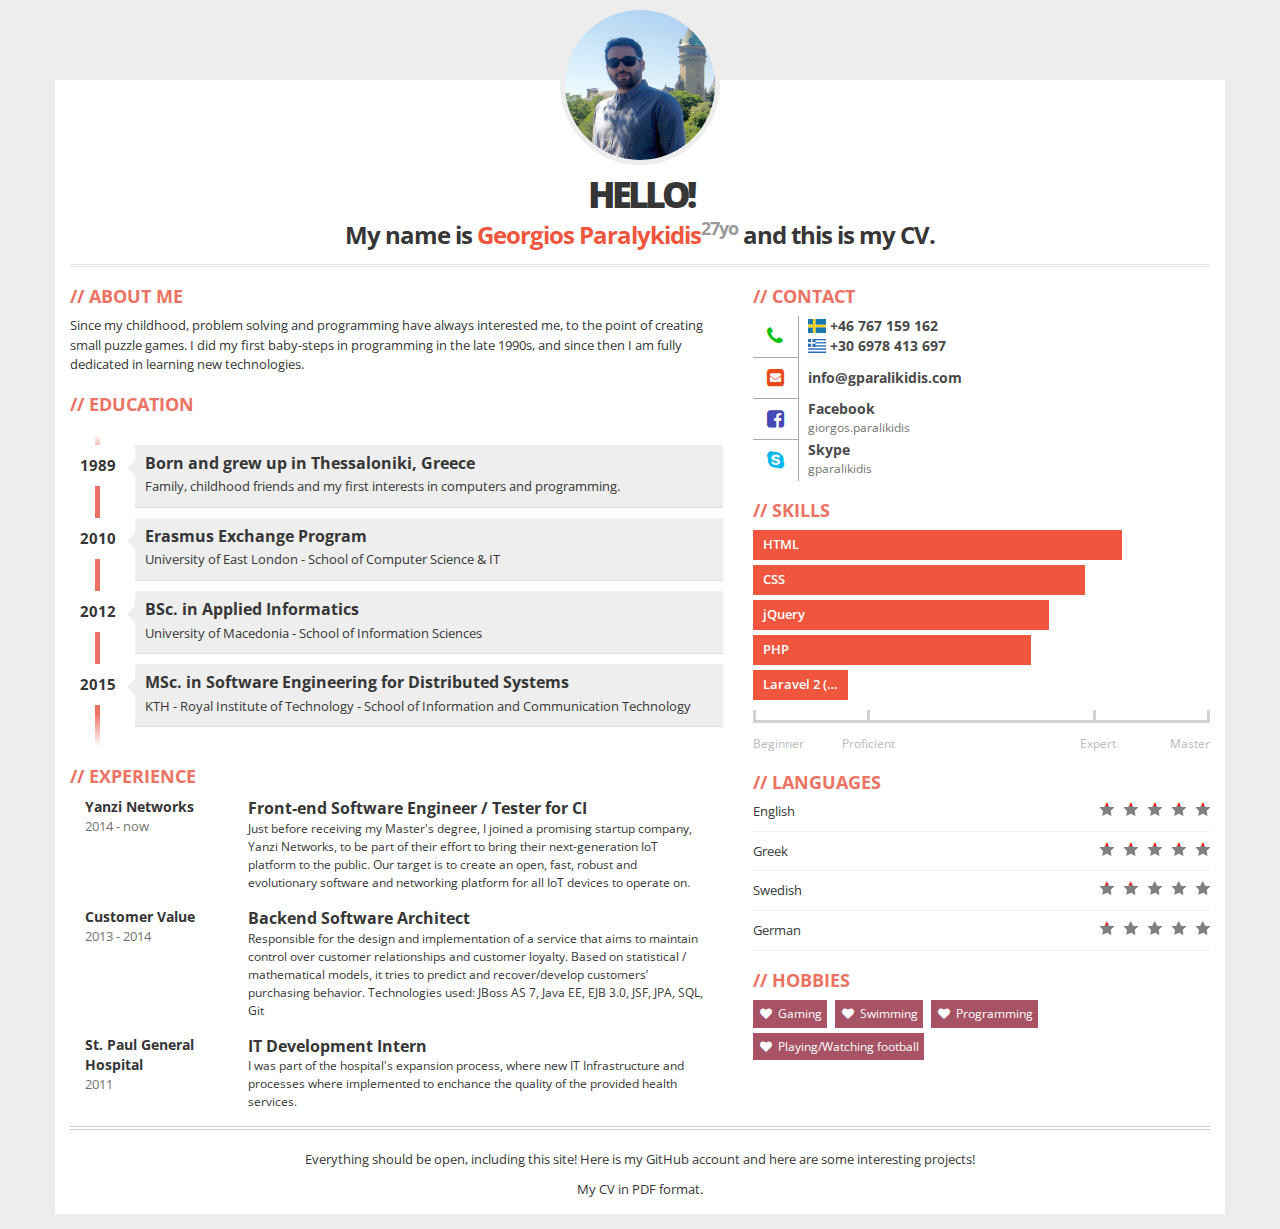
==== index.html @ 7a8ee2a9 "Initial commit." ====
<!DOCTYPE html>
<html lang="en">
<head>
<meta charset="utf-8">
<meta http-equiv="X-UA-Compatible" content="IE=edge,chrome=1" />
<meta name="viewport" content="width=device-width, initial-scale=1">
<title>Georgios Paralykidis</title>
<link href="css/bootstrap.min.css" rel="stylesheet">
<link href="css/font-awesome.css" rel="stylesheet">
<link href="css/main.css" rel="stylesheet">
<link href="css/flags/flag-icon.css" rel="stylesheet">
</head>
<body>
    <div class="container">
        <div class="row">
            <div class="col-xs-12">
                <div id="photo-header" class="text-center">
                    <div id="photo">
                        <img src="img/avatar.png" alt="avatar">
                    </div>
                    <div id="text-header">
                        <h1>
                            HELLO!<br> My name is <span>Georgios
                                Paralykidis</span><sup>27yo</sup> and this is
                            my CV.
                        </h1>
                    </div>
                </div>
            </div>
        </div>
        <div class="row">
            <div class="col-xs-12 col-sm-7">
                <!-- ABOUT ME -->
                <div class="box">
                    <h2>About Me</h2>
                    <p>Since my childhood, problem solving and
                        programming have always interested me, to the
                        point of creating small puzzle games. I did my
                        first baby-steps in programming in the late
                        1990s, and since then I am fully dedicated in
                        learning new technologies.</p>
                </div>
                <!-- EDUCATION -->
                <div class="box">
                    <h2>Education</h2>
                    <ul id="education" class="clearfix">
                        <li>
                            <div class="year pull-left">1989</div>
                            <div class="description pull-right">
                                <h3>Born and grew up in
                                    Thessaloniki, Greece</h3>
                                <p>Family, childhood friends and my
                                    first interests in computers and
                                    programming.</p>
                            </div>
                        </li>
                        <li>
                            <div class="year pull-left">2010</div>
                            <div class="description pull-right">
                                <h3>Erasmus Exchange Program</h3>
                                <p>University of East London -
                                    School of Computer Science & IT</p>
                            </div>
                        </li>
                        <li>
                            <div class="year pull-left">2012</div>
                            <div class="description pull-right">
                                <h3>BSc. in Applied Informatics</h3>
                                <p>University of Macedonia - School
                                    of Information Sciences</p>
                            </div>
                        </li>
                        <li>
                            <div class="year pull-left">2015</div>
                            <div class="description pull-right">
                                <h3>MSc. in Software Engineering
                                    for Distributed Systems</h3>
                                <p>KTH - Royal Institute of
                                    Technology - School of Information
                                    and Communication Technology</p>
                            </div>
                        </li>
                    </ul>
                </div>
                <!-- EXPERIENCE -->
                <div class="box">
                    <h2>Experience</h2>
                    <div class="job clearfix">
                        <div class="col-xs-3">
                            <div class="where">Yanzi Networks</div>
                            <div class="year">2014 - now</div>
                        </div>
                        <div class="col-xs-9">
                            <div class="profession">Front-end
                                Software Engineer / Tester for CI</div>
                            <div class="description">Just before
                                receiving my Master's degree, I joined a
                                promising startup company, Yanzi
                                Networks, to be part of their effort to
                                bring their next-generation IoT platform
                                to the public. Our target is to create
                                an open, fast, robust and evolutionary
                                software and networking platform for all
                                IoT devices to operate on.</div>
                        </div>
                    </div>
                    <div class="job clearfix">
                        <div class="col-xs-3">
                            <div class="where">Customer Value</div>
                            <div class="year">2013 - 2014</div>
                        </div>
                        <div class="col-xs-9">
                            <div class="profession">Backend
                                Software Architect</div>
                            <div class="description">Responsible
                                for the design and implementation of a
                                service that aims to maintain control
                                over customer relationships and customer
                                loyalty. Based on statistical /
                                mathematical models, it tries to predict
                                and recover/develop customers’
                                purchasing behavior. Technologies used:
                                JBoss AS 7, Java EE, EJB 3.0, JSF, JPA,
                                SQL, Git</div>
                        </div>
                    </div>
                </div>
                <div class="job clearfix">
                    <div class="col-xs-3">
                        <div class="where">St. Paul General
                            Hospital</div>
                        <div class="year">2011</div>
                    </div>
                    <div class="col-xs-9">
                        <div class="profession">IT Development
                            Intern</div>
                        <div class="description">I was part of the
                            hospital's expansion process, where new IT
                            Infrastructure and processes where
                            implemented to enchance the quality of the
                            provided health services.</div>
                    </div>
                </div>
            </div>
            <div class="col-xs-12 col-sm-5">
                <!-- CONTACT -->
                <div class="box clearfix">
                    <h2>Contact</h2>
                    <div class="contact-item">
                        <div class="icon pull-left text-center">
                            <span class="fa fa-phone fa-fw"
                                style="color: #00C210;"></span>
                        </div>
                        <div class="title pull-right">
                            <span class="flag-icon flag-icon-se"></span>
                            +46 767 159 162
                        </div>
                        <div class="title pull-right">
                            <span class="flag-icon flag-icon-gr"></span>
                            +30 6978 413 697
                        </div>
                    </div>
                    <div class="contact-item">
                        <div class="icon pull-left text-center">
                            <span class="fa fa-envelope-square fa-fw"
                                style="color: #E64B17;"></span>
                        </div>
                        <div class="title only pull-right">info@gparalikidis.com</div>
                    </div>
                    <div class="contact-item">
                        <div class="icon pull-left text-center">
                            <span class="fa fa-facebook-square fa-fw"
                                style="color: #4549B5;"></span>
                        </div>
                        <div class="title pull-right">Facebook</div>
                        <div class="description pull-right">giorgos.paralikidis</div>
                    </div>
                    <div class="contact-item">
                        <div class="icon pull-left text-center">
                            <span class="fa fa-skype fa-fw"
                                style="color: #00B8EB;"></span>
                        </div>
                        <div class="title pull-right">Skype</div>
                        <div class="description pull-right">gparalikidis</div>
                    </div>
                </div>
                <!-- SKILLS -->
                <div class="box">
                    <h2>Skills</h2>
                    <div class="skills">
                        <div class="item-skills" data-percent="1.00">HTML</div>
                        <div class="item-skills" data-percent="0.90">CSS</div>
                        <div class="item-skills" data-percent="0.80">jQuery</div>
                        <div class="item-skills" data-percent="0.75">PHP</div>
                        <div class="item-skills" data-percent="0.25">Laravel
                            2 (framework)</div>
                        <div class="skills-legend clearfix">
                            <div class="legend-left legend">Beginner</div>
                            <div class="legend-left legend">
                                <span>Proficient</span>
                            </div>
                            <div class="legend-right legend">
                                <span>Expert</span>
                            </div>
                            <div class="legend-right legend">Master</div>
                        </div>
                    </div>
                </div>
                <!-- LANGUAGES -->
                <div class="box">
                    <h2>Languages</h2>
                    <div id="language-skills">
                        <div class="skill">
                            English
                            <div class="icons pull-right">
                                <div style="width: 100%;"
                                    class="icons-red"></div>
                            </div>
                        </div>
                        <div class="skill">
                            Greek
                            <div class="icons pull-right">
                                <div style="width: 100%;"
                                    class="icons-red"></div>
                            </div>
                        </div>
                        <div class="skill">
                            Swedish
                            <div class="icons pull-right">
                                <div style="width: 40%;"
                                    class="icons-red"></div>
                            </div>
                        </div>
                        <div class="skill">
                            German
                            <div class="icons pull-right">
                                <div style="width: 20%;"
                                    class="icons-red"></div>
                            </div>
                        </div>
                    </div>
                </div>
                <!-- HOBBIES -->
                <div class="box">
                    <h2>Hobbies</h2>
                    <div class="hobby">Gaming</div>
                    <div class="hobby">Swimming</div>
                    <div class="hobby">Programming</div>
                    <div class="hobby">Playing/Watching football</div>
                </div>
            </div>
        </div>
        <div class="horizontal-lines"></div>
        <div class="box" align="center">
            <p>Everything should be open, including this site! Here
                is my GitHub account and here are some interesting
                projects!</p>
                <p>My CV in PDF format.</p>
        </div>

    </div>

    <!-- JQUERY -->
    <script src="js/jquery.min.js"></script>
    <!-- BOOTSTRAP -->
    <script src="js/bootstrap.min.js"></script>
    <!-- SCRIPTS -->
    <script src="js/scripts.js"></script>
</body>
</html>
---- css/main.css ----
/*******************************************
3ColorResume
Author: office@kamsolutions.pl
*******************************************/
/*******************************************
FONTS
*******************************************/
@import url(http://fonts.googleapis.com/css?family=Open+Sans:400,600,700,800);
/*******************************************
SETTINGS
*******************************************/
@charset "utf-8";
@-webkit-viewport   { width: device-width; }
@-moz-viewport      { width: device-width; }
@-ms-viewport       { width: device-width; }
@-o-viewport        { width: device-width; }
@viewport           { width: device-width; }
/*******************************************
BODY
*******************************************/
body{
  font-family: 'Open Sans', Arial, Tahoma;
  font-weight: 400;
  font-size: 1em;
  color: #363636;
  background: #ededed;
}
/*******************************************
CONTAINER
*******************************************/
.container{
  margin-top: 80px;
  margin-bottom: 15px;
  background: #fff;
}
/*******************************************
PHOTO (AVATAR)
*******************************************/
#photo-header{
  margin-top: -75px;
}
#photo{
  width: 160px;
  height: 160px;
  border-radius: 50%;
  overflow: hidden;
  padding: 5px;
  background: #ededed;
  display: inline-block;
}
#photo img{
  width: 150px;
  height: 150px;
  border-radius: 50%;
}
#text-header h1{
  margin: 0;
  padding: 0;
  font-size: 2.4em;
  font-weight: 700;
  /* text-transform: uppercase; */
  letter-spacing: -1px;
}
#text-header h1::first-line{
  font-size: 1.5em;
  letter-spacing: -4px;
  font-weight: 800;
  line-height: 1.5em;
}
#text-header h1 span{
  color: #F0563D;
}
#text-header h1 sup{
  opacity: 0.5;
}
#text-header:after{
  width: 100%;
  height: 3px;
  background: url(../img/line.png);
  margin-top: 15px;
  content: '';
  display: block;
}

.horizontal-lines { 
    border-top: 4px double #999;
    padding: 10px 0;
    opacity: 0.5;
}
/*******************************************
DEFAULT BOX
*******************************************/
.box{
  margin-bottom: 15px;
}
.box h2{
  color: #EC7263;
  font-size: 1.8em;
  font-weight: 700;
  text-transform: uppercase;
}
.box h2:before{
  content: '//';
  margin-right: 5px;
}
.box p{
  font-size: 1.3em;
  line-height: 1.5em;
}
/*******************************************
EDUCATION
*******************************************/
#education{
  margin-top: 20px;
  position: relative;
  padding: 1em 0;
  list-style: none;
}
#education:before {
  width: 5px;
  height: 100%;
  position: absolute;
  left: 25px;
  top: 0;
  content: ' ';
  display: block;
  background: #ec7263;
  background: -moz-linear-gradient(top,  #ffffff 0%, #ec7263 7%, #ec7263 89%, #ffffff 100%);
  background: -webkit-gradient(linear, left top, left bottom, color-stop(0%,#ffffff), color-stop(7%,#ec7263), color-stop(89%,#ec7263), color-stop(100%,#ffffff));
  background: -webkit-linear-gradient(top,  #ffffff 0%,#ec7263 7%,#ec7263 89%,#ffffff 100%);
  background: -o-linear-gradient(top,  #ffffff 0%,#ec7263 7%,#ec7263 89%,#ffffff 100%);
  background: -ms-linear-gradient(top,  #ffffff 0%,#ec7263 7%,#ec7263 89%,#ffffff 100%);
  background: linear-gradient(to bottom,  #ffffff 0%,#ec7263 7%,#ec7263 89%,#ffffff 100%);
  filter: progid:DXImageTransform.Microsoft.gradient( startColorstr='#ffffff', endColorstr='#ffffff',GradientType=0 );
}
#education li{
  width: 100%;
  z-index: 2;
  position: relative;
  float: left;
}
#education .year{
  width: 10%;
  background: #fff;
  padding: 10px;
  font-size: 1.5em;
  font-weight: 700;
  display: inline-block;
}
#education .description{
  width: 80%;
  display: inline-block;
  background: #eee;
  margin-bottom: 10px;
  position: relative;
  padding: 10px 10px 0 10px;
  border-bottom: 1px solid #ddd;
}
#education .description:after {
  content: '';
  position: absolute;
  top: 15px;
  right: 0;
  left: -16px;
  height: 0;
  width: 0;
  border: solid transparent;
  border-right-color: #eee;
  border-width: 8px;
  pointer-events: none;
}
#education .description h3{
  font-size: 1.6em;
  margin: 0;
  padding: 0;
  font-weight: 700;
}
#education .description p{
  font-size: 1.3em;
  margin-top: 5px;
  padding: 0;
}
/*******************************************
EXPERIENCES
*******************************************/
.job{
  margin-bottom: 15px;
}
.job .where{
  font-size: 1.4em;
  font-weight: bold;
}
.job .year{
  font-size: 1.3em;
  opacity: 0.7;
}
.job .profession{
  font-size: 1.6em;
  font-weight: bold;
}
.job .description{
  font-size: 1.2em;
  line-height: 1.5em;
}
/*******************************************
CONTACT
*******************************************/
.contact-item{
  width: 100%;
  float: left;
}
.contact-item .icon{
  padding: 10px;
  border-right: 1px solid #aaa;
  border-bottom: 1px solid #aaa;
  opacity: 1;
}
.contact-item:last-child .icon{
  border-bottom: none;
}
.contact-item .fa{
  font-size: 2em;
}
.contact-item .title{
  width: 80%;
  width: calc(100% - 55px);
  font-size: 1.4em;
  font-weight: 700;
  opacity: 0.9;
}
.contact-item .title.only{
  margin-top: 10px;
}
.contact-item .description{
  width: 80%;
  width: calc(100% - 55px);
  font-size: 1.2em;
  opacity: 0.7;
}
/*******************************************
SKILLS
*******************************************/
.item-skills{
  height: 30px;
  background: #F0563D;
  color: #fff;
  padding: 5px 10px;
  margin-bottom: 5px;
  white-space: nowrap;
  overflow: hidden;
  text-overflow: ellipsis;
  font-size: 1.3em;
  font-weight: 600;
}
.skills-legend{
  margin-top: 20px;
  opacity: 0.8;
}
.skills-legend:before{
  width: 100%;
  height: 3px;
  position: relative;
  content: ' ';
  display: block;
  margin-bottom: -13px;
  background: #c6c6c6;
}
.skills-legend div{
  width: 25%;
  display: inline-block;
  font-size: 1.2em;
  color: #a9a9a9;
  float: left;
}
.legend:before{
  width: 3px;
  height: 10px;
  position: relative;
  content: ' ';
  display: block;
  margin: auto;
  margin-bottom: 15px;
  background: #c6c6c6;
}
.legend-left.legend:before{
  margin-left: 0;
}
.legend-right.legend:before{
  margin-right: 0;
}
.legend-left:nth-child(2) span{
  margin-left: -25px;
}
.legend-right:nth-child(3) span{
  margin-right: -20px;
}
.legend-right{
  text-align: right;
}
/*******************************************
LANGUAGES
*******************************************/
#language-skills .skill{
  font-size: 1.3em;
  margin: 10px 0;
  padding-bottom: 10px;
  border-bottom: 1px solid #eee;
}
#language-skills .skill .icons{
  width: 111px;
  height: 14px;
  background: url(../img/star-grey.png) no-repeat;
}
#language-skills .skill .icons-red{
  background: url(../img/star-red.png) no-repeat;
}
/*******************************************
HOBBIES
*******************************************/
.hobby{
  color: #fff;
  display: inline-block;
  margin-right: 5px;
  margin-bottom: 5px;
  padding: 5px 5px 5px 25px;
  background: #A75265;
  position: relative;
  font-size: 1.2em;
}
.hobby:before{
  content: "\f004";
  font-family: FontAwesome;
  font-style: normal;
  font-weight: normal;
  position: absolute;
  top: 6px;
  left: 7px;
}
/*******************************************
MEDIA
*******************************************/
@media (min-width: 500px) {
  #education .description{
    width: 85%;
  }
}
@media (min-width: 768px) {
  #education .description{
    width: 85%;
  }
}
@media (min-width: 992px) {
  #education .description{
    width: 87%;
  }
}
@media (min-width: 1200px) {
  #education .description{
    width: 90%;
  }
}
/*******************************************
THESIS
*******************************************/
.thesis{
  width: 100%;
  width: calc(100% - 55px);
  font-size: 1.2em;
  font-weight: 600;
  opacity: 0.9;
}
---- css/flags/flag-icon.css ----
.flag-icon-background {
  background-size: contain;
  background-position: 50%;
  background-repeat: no-repeat;
}
.flag-icon {
  background-size: contain;
  background-position: 50%;
  background-repeat: no-repeat;
  position: relative;
  display: inline-block;
  width: 1.33333333em;
  line-height: 1em;
}
.flag-icon:before {
  content: "\00a0";
}
.flag-icon.flag-icon-squared {
  width: 1em;
}
.flag-icon-ad {
  background-image: url(../flags/4x3/ad.svg);
}
.flag-icon-ad.flag-icon-squared {
  background-image: url(../flags/1x1/ad.svg);
}
.flag-icon-ae {
  background-image: url(../flags/4x3/ae.svg);
}
.flag-icon-ae.flag-icon-squared {
  background-image: url(../flags/1x1/ae.svg);
}
.flag-icon-af {
  background-image: url(../flags/4x3/af.svg);
}
.flag-icon-af.flag-icon-squared {
  background-image: url(../flags/1x1/af.svg);
}
.flag-icon-ag {
  background-image: url(../flags/4x3/ag.svg);
}
.flag-icon-ag.flag-icon-squared {
  background-image: url(../flags/1x1/ag.svg);
}
.flag-icon-ai {
  background-image: url(../flags/4x3/ai.svg);
}
.flag-icon-ai.flag-icon-squared {
  background-image: url(../flags/1x1/ai.svg);
}
.flag-icon-al {
  background-image: url(../flags/4x3/al.svg);
}
.flag-icon-al.flag-icon-squared {
  background-image: url(../flags/1x1/al.svg);
}
.flag-icon-am {
  background-image: url(../flags/4x3/am.svg);
}
.flag-icon-am.flag-icon-squared {
  background-image: url(../flags/1x1/am.svg);
}
.flag-icon-ao {
  background-image: url(../flags/4x3/ao.svg);
}
.flag-icon-ao.flag-icon-squared {
  background-image: url(../flags/1x1/ao.svg);
}
.flag-icon-aq {
  background-image: url(../flags/4x3/aq.svg);
}
.flag-icon-aq.flag-icon-squared {
  background-image: url(../flags/1x1/aq.svg);
}
.flag-icon-ar {
  background-image: url(../flags/4x3/ar.svg);
}
.flag-icon-ar.flag-icon-squared {
  background-image: url(../flags/1x1/ar.svg);
}
.flag-icon-as {
  background-image: url(../flags/4x3/as.svg);
}
.flag-icon-as.flag-icon-squared {
  background-image: url(../flags/1x1/as.svg);
}
.flag-icon-at {
  background-image: url(../flags/4x3/at.svg);
}
.flag-icon-at.flag-icon-squared {
  background-image: url(../flags/1x1/at.svg);
}
.flag-icon-au {
  background-image: url(../flags/4x3/au.svg);
}
.flag-icon-au.flag-icon-squared {
  background-image: url(../flags/1x1/au.svg);
}
.flag-icon-aw {
  background-image: url(../flags/4x3/aw.svg);
}
.flag-icon-aw.flag-icon-squared {
  background-image: url(../flags/1x1/aw.svg);
}
.flag-icon-ax {
  background-image: url(../flags/4x3/ax.svg);
}
.flag-icon-ax.flag-icon-squared {
  background-image: url(../flags/1x1/ax.svg);
}
.flag-icon-az {
  background-image: url(../flags/4x3/az.svg);
}
.flag-icon-az.flag-icon-squared {
  background-image: url(../flags/1x1/az.svg);
}
.flag-icon-ba {
  background-image: url(../flags/4x3/ba.svg);
}
.flag-icon-ba.flag-icon-squared {
  background-image: url(../flags/1x1/ba.svg);
}
.flag-icon-bb {
  background-image: url(../flags/4x3/bb.svg);
}
.flag-icon-bb.flag-icon-squared {
  background-image: url(../flags/1x1/bb.svg);
}
.flag-icon-bd {
  background-image: url(../flags/4x3/bd.svg);
}
.flag-icon-bd.flag-icon-squared {
  background-image: url(../flags/1x1/bd.svg);
}
.flag-icon-be {
  background-image: url(../flags/4x3/be.svg);
}
.flag-icon-be.flag-icon-squared {
  background-image: url(../flags/1x1/be.svg);
}
.flag-icon-bf {
  background-image: url(../flags/4x3/bf.svg);
}
.flag-icon-bf.flag-icon-squared {
  background-image: url(../flags/1x1/bf.svg);
}
.flag-icon-bg {
  background-image: url(../flags/4x3/bg.svg);
}
.flag-icon-bg.flag-icon-squared {
  background-image: url(../flags/1x1/bg.svg);
}
.flag-icon-bh {
  background-image: url(../flags/4x3/bh.svg);
}
.flag-icon-bh.flag-icon-squared {
  background-image: url(../flags/1x1/bh.svg);
}
.flag-icon-bi {
  background-image: url(../flags/4x3/bi.svg);
}
.flag-icon-bi.flag-icon-squared {
  background-image: url(../flags/1x1/bi.svg);
}
.flag-icon-bj {
  background-image: url(../flags/4x3/bj.svg);
}
.flag-icon-bj.flag-icon-squared {
  background-image: url(../flags/1x1/bj.svg);
}
.flag-icon-bl {
  background-image: url(../flags/4x3/bl.svg);
}
.flag-icon-bl.flag-icon-squared {
  background-image: url(../flags/1x1/bl.svg);
}
.flag-icon-bm {
  background-image: url(../flags/4x3/bm.svg);
}
.flag-icon-bm.flag-icon-squared {
  background-image: url(../flags/1x1/bm.svg);
}
.flag-icon-bn {
  background-image: url(../flags/4x3/bn.svg);
}
.flag-icon-bn.flag-icon-squared {
  background-image: url(../flags/1x1/bn.svg);
}
.flag-icon-bo {
  background-image: url(../flags/4x3/bo.svg);
}
.flag-icon-bo.flag-icon-squared {
  background-image: url(../flags/1x1/bo.svg);
}
.flag-icon-bq {
  background-image: url(../flags/4x3/bq.svg);
}
.flag-icon-bq.flag-icon-squared {
  background-image: url(../flags/1x1/bq.svg);
}
.flag-icon-br {
  background-image: url(../flags/4x3/br.svg);
}
.flag-icon-br.flag-icon-squared {
  background-image: url(../flags/1x1/br.svg);
}
.flag-icon-bs {
  background-image: url(../flags/4x3/bs.svg);
}
.flag-icon-bs.flag-icon-squared {
  background-image: url(../flags/1x1/bs.svg);
}
.flag-icon-bt {
  background-image: url(../flags/4x3/bt.svg);
}
.flag-icon-bt.flag-icon-squared {
  background-image: url(../flags/1x1/bt.svg);
}
.flag-icon-bv {
  background-image: url(../flags/4x3/bv.svg);
}
.flag-icon-bv.flag-icon-squared {
  background-image: url(../flags/1x1/bv.svg);
}
.flag-icon-bw {
  background-image: url(../flags/4x3/bw.svg);
}
.flag-icon-bw.flag-icon-squared {
  background-image: url(../flags/1x1/bw.svg);
}
.flag-icon-by {
  background-image: url(../flags/4x3/by.svg);
}
.flag-icon-by.flag-icon-squared {
  background-image: url(../flags/1x1/by.svg);
}
.flag-icon-bz {
  background-image: url(../flags/4x3/bz.svg);
}
.flag-icon-bz.flag-icon-squared {
  background-image: url(../flags/1x1/bz.svg);
}
.flag-icon-ca {
  background-image: url(../flags/4x3/ca.svg);
}
.flag-icon-ca.flag-icon-squared {
  background-image: url(../flags/1x1/ca.svg);
}
.flag-icon-cc {
  background-image: url(../flags/4x3/cc.svg);
}
.flag-icon-cc.flag-icon-squared {
  background-image: url(../flags/1x1/cc.svg);
}
.flag-icon-cd {
  background-image: url(../flags/4x3/cd.svg);
}
.flag-icon-cd.flag-icon-squared {
  background-image: url(../flags/1x1/cd.svg);
}
.flag-icon-cf {
  background-image: url(../flags/4x3/cf.svg);
}
.flag-icon-cf.flag-icon-squared {
  background-image: url(../flags/1x1/cf.svg);
}
.flag-icon-cg {
  background-image: url(../flags/4x3/cg.svg);
}
.flag-icon-cg.flag-icon-squared {
  background-image: url(../flags/1x1/cg.svg);
}
.flag-icon-ch {
  background-image: url(../flags/4x3/ch.svg);
}
.flag-icon-ch.flag-icon-squared {
  background-image: url(../flags/1x1/ch.svg);
}
.flag-icon-ci {
  background-image: url(../flags/4x3/ci.svg);
}
.flag-icon-ci.flag-icon-squared {
  background-image: url(../flags/1x1/ci.svg);
}
.flag-icon-ck {
  background-image: url(../flags/4x3/ck.svg);
}
.flag-icon-ck.flag-icon-squared {
  background-image: url(../flags/1x1/ck.svg);
}
.flag-icon-cl {
  background-image: url(../flags/4x3/cl.svg);
}
.flag-icon-cl.flag-icon-squared {
  background-image: url(../flags/1x1/cl.svg);
}
.flag-icon-cm {
  background-image: url(../flags/4x3/cm.svg);
}
.flag-icon-cm.flag-icon-squared {
  background-image: url(../flags/1x1/cm.svg);
}
.flag-icon-cn {
  background-image: url(../flags/4x3/cn.svg);
}
.flag-icon-cn.flag-icon-squared {
  background-image: url(../flags/1x1/cn.svg);
}
.flag-icon-co {
  background-image: url(../flags/4x3/co.svg);
}
.flag-icon-co.flag-icon-squared {
  background-image: url(../flags/1x1/co.svg);
}
.flag-icon-cr {
  background-image: url(../flags/4x3/cr.svg);
}
.flag-icon-cr.flag-icon-squared {
  background-image: url(../flags/1x1/cr.svg);
}
.flag-icon-cu {
  background-image: url(../flags/4x3/cu.svg);
}
.flag-icon-cu.flag-icon-squared {
  background-image: url(../flags/1x1/cu.svg);
}
.flag-icon-cv {
  background-image: url(../flags/4x3/cv.svg);
}
.flag-icon-cv.flag-icon-squared {
  background-image: url(../flags/1x1/cv.svg);
}
.flag-icon-cw {
  background-image: url(../flags/4x3/cw.svg);
}
.flag-icon-cw.flag-icon-squared {
  background-image: url(../flags/1x1/cw.svg);
}
.flag-icon-cx {
  background-image: url(../flags/4x3/cx.svg);
}
.flag-icon-cx.flag-icon-squared {
  background-image: url(../flags/1x1/cx.svg);
}
.flag-icon-cy {
  background-image: url(../flags/4x3/cy.svg);
}
.flag-icon-cy.flag-icon-squared {
  background-image: url(../flags/1x1/cy.svg);
}
.flag-icon-cz {
  background-image: url(../flags/4x3/cz.svg);
}
.flag-icon-cz.flag-icon-squared {
  background-image: url(../flags/1x1/cz.svg);
}
.flag-icon-de {
  background-image: url(../flags/4x3/de.svg);
}
.flag-icon-de.flag-icon-squared {
  background-image: url(../flags/1x1/de.svg);
}
.flag-icon-dj {
  background-image: url(../flags/4x3/dj.svg);
}
.flag-icon-dj.flag-icon-squared {
  background-image: url(../flags/1x1/dj.svg);
}
.flag-icon-dk {
  background-image: url(../flags/4x3/dk.svg);
}
.flag-icon-dk.flag-icon-squared {
  background-image: url(../flags/1x1/dk.svg);
}
.flag-icon-dm {
  background-image: url(../flags/4x3/dm.svg);
}
.flag-icon-dm.flag-icon-squared {
  background-image: url(../flags/1x1/dm.svg);
}
.flag-icon-do {
  background-image: url(../flags/4x3/do.svg);
}
.flag-icon-do.flag-icon-squared {
  background-image: url(../flags/1x1/do.svg);
}
.flag-icon-dz {
  background-image: url(../flags/4x3/dz.svg);
}
.flag-icon-dz.flag-icon-squared {
  background-image: url(../flags/1x1/dz.svg);
}
.flag-icon-ec {
  background-image: url(../flags/4x3/ec.svg);
}
.flag-icon-ec.flag-icon-squared {
  background-image: url(../flags/1x1/ec.svg);
}
.flag-icon-ee {
  background-image: url(../flags/4x3/ee.svg);
}
.flag-icon-ee.flag-icon-squared {
  background-image: url(../flags/1x1/ee.svg);
}
.flag-icon-eg {
  background-image: url(../flags/4x3/eg.svg);
}
.flag-icon-eg.flag-icon-squared {
  background-image: url(../flags/1x1/eg.svg);
}
.flag-icon-eh {
  background-image: url(../flags/4x3/eh.svg);
}
.flag-icon-eh.flag-icon-squared {
  background-image: url(../flags/1x1/eh.svg);
}
.flag-icon-er {
  background-image: url(../flags/4x3/er.svg);
}
.flag-icon-er.flag-icon-squared {
  background-image: url(../flags/1x1/er.svg);
}
.flag-icon-es {
  background-image: url(../flags/4x3/es.svg);
}
.flag-icon-es.flag-icon-squared {
  background-image: url(../flags/1x1/es.svg);
}
.flag-icon-et {
  background-image: url(../flags/4x3/et.svg);
}
.flag-icon-et.flag-icon-squared {
  background-image: url(../flags/1x1/et.svg);
}
.flag-icon-fi {
  background-image: url(../flags/4x3/fi.svg);
}
.flag-icon-fi.flag-icon-squared {
  background-image: url(../flags/1x1/fi.svg);
}
.flag-icon-fj {
  background-image: url(../flags/4x3/fj.svg);
}
.flag-icon-fj.flag-icon-squared {
  background-image: url(../flags/1x1/fj.svg);
}
.flag-icon-fk {
  background-image: url(../flags/4x3/fk.svg);
}
.flag-icon-fk.flag-icon-squared {
  background-image: url(../flags/1x1/fk.svg);
}
.flag-icon-fm {
  background-image: url(../flags/4x3/fm.svg);
}
.flag-icon-fm.flag-icon-squared {
  background-image: url(../flags/1x1/fm.svg);
}
.flag-icon-fo {
  background-image: url(../flags/4x3/fo.svg);
}
.flag-icon-fo.flag-icon-squared {
  background-image: url(../flags/1x1/fo.svg);
}
.flag-icon-fr {
  background-image: url(../flags/4x3/fr.svg);
}
.flag-icon-fr.flag-icon-squared {
  background-image: url(../flags/1x1/fr.svg);
}
.flag-icon-ga {
  background-image: url(../flags/4x3/ga.svg);
}
.flag-icon-ga.flag-icon-squared {
  background-image: url(../flags/1x1/ga.svg);
}
.flag-icon-gb {
  background-image: url(../flags/4x3/gb.svg);
}
.flag-icon-gb.flag-icon-squared {
  background-image: url(../flags/1x1/gb.svg);
}
.flag-icon-gd {
  background-image: url(../flags/4x3/gd.svg);
}
.flag-icon-gd.flag-icon-squared {
  background-image: url(../flags/1x1/gd.svg);
}
.flag-icon-ge {
  background-image: url(../flags/4x3/ge.svg);
}
.flag-icon-ge.flag-icon-squared {
  background-image: url(../flags/1x1/ge.svg);
}
.flag-icon-gf {
  background-image: url(../flags/4x3/gf.svg);
}
.flag-icon-gf.flag-icon-squared {
  background-image: url(../flags/1x1/gf.svg);
}
.flag-icon-gg {
  background-image: url(../flags/4x3/gg.svg);
}
.flag-icon-gg.flag-icon-squared {
  background-image: url(../flags/1x1/gg.svg);
}
.flag-icon-gh {
  background-image: url(../flags/4x3/gh.svg);
}
.flag-icon-gh.flag-icon-squared {
  background-image: url(../flags/1x1/gh.svg);
}
.flag-icon-gi {
  background-image: url(../flags/4x3/gi.svg);
}
.flag-icon-gi.flag-icon-squared {
  background-image: url(../flags/1x1/gi.svg);
}
.flag-icon-gl {
  background-image: url(../flags/4x3/gl.svg);
}
.flag-icon-gl.flag-icon-squared {
  background-image: url(../flags/1x1/gl.svg);
}
.flag-icon-gm {
  background-image: url(../flags/4x3/gm.svg);
}
.flag-icon-gm.flag-icon-squared {
  background-image: url(../flags/1x1/gm.svg);
}
.flag-icon-gn {
  background-image: url(../flags/4x3/gn.svg);
}
.flag-icon-gn.flag-icon-squared {
  background-image: url(../flags/1x1/gn.svg);
}
.flag-icon-gp {
  background-image: url(../flags/4x3/gp.svg);
}
.flag-icon-gp.flag-icon-squared {
  background-image: url(../flags/1x1/gp.svg);
}
.flag-icon-gq {
  background-image: url(../flags/4x3/gq.svg);
}
.flag-icon-gq.flag-icon-squared {
  background-image: url(../flags/1x1/gq.svg);
}
.flag-icon-gr {
  background-image: url(../../img/flags/4x3/gr.svg);
}
.flag-icon-gr.flag-icon-squared {
  background-image: url(../../img/flags/1x1/gr.svg);
}
.flag-icon-gs {
  background-image: url(../flags/4x3/gs.svg);
}
.flag-icon-gs.flag-icon-squared {
  background-image: url(../flags/1x1/gs.svg);
}
.flag-icon-gt {
  background-image: url(../flags/4x3/gt.svg);
}
.flag-icon-gt.flag-icon-squared {
  background-image: url(../flags/1x1/gt.svg);
}
.flag-icon-gu {
  background-image: url(../flags/4x3/gu.svg);
}
.flag-icon-gu.flag-icon-squared {
  background-image: url(../flags/1x1/gu.svg);
}
.flag-icon-gw {
  background-image: url(../flags/4x3/gw.svg);
}
.flag-icon-gw.flag-icon-squared {
  background-image: url(../flags/1x1/gw.svg);
}
.flag-icon-gy {
  background-image: url(../flags/4x3/gy.svg);
}
.flag-icon-gy.flag-icon-squared {
  background-image: url(../flags/1x1/gy.svg);
}
.flag-icon-hk {
  background-image: url(../flags/4x3/hk.svg);
}
.flag-icon-hk.flag-icon-squared {
  background-image: url(../flags/1x1/hk.svg);
}
.flag-icon-hm {
  background-image: url(../flags/4x3/hm.svg);
}
.flag-icon-hm.flag-icon-squared {
  background-image: url(../flags/1x1/hm.svg);
}
.flag-icon-hn {
  background-image: url(../flags/4x3/hn.svg);
}
.flag-icon-hn.flag-icon-squared {
  background-image: url(../flags/1x1/hn.svg);
}
.flag-icon-hr {
  background-image: url(../flags/4x3/hr.svg);
}
.flag-icon-hr.flag-icon-squared {
  background-image: url(../flags/1x1/hr.svg);
}
.flag-icon-ht {
  background-image: url(../flags/4x3/ht.svg);
}
.flag-icon-ht.flag-icon-squared {
  background-image: url(../flags/1x1/ht.svg);
}
.flag-icon-hu {
  background-image: url(../flags/4x3/hu.svg);
}
.flag-icon-hu.flag-icon-squared {
  background-image: url(../flags/1x1/hu.svg);
}
.flag-icon-id {
  background-image: url(../flags/4x3/id.svg);
}
.flag-icon-id.flag-icon-squared {
  background-image: url(../flags/1x1/id.svg);
}
.flag-icon-ie {
  background-image: url(../flags/4x3/ie.svg);
}
.flag-icon-ie.flag-icon-squared {
  background-image: url(../flags/1x1/ie.svg);
}
.flag-icon-il {
  background-image: url(../flags/4x3/il.svg);
}
.flag-icon-il.flag-icon-squared {
  background-image: url(../flags/1x1/il.svg);
}
.flag-icon-im {
  background-image: url(../flags/4x3/im.svg);
}
.flag-icon-im.flag-icon-squared {
  background-image: url(../flags/1x1/im.svg);
}
.flag-icon-in {
  background-image: url(../flags/4x3/in.svg);
}
.flag-icon-in.flag-icon-squared {
  background-image: url(../flags/1x1/in.svg);
}
.flag-icon-io {
  background-image: url(../flags/4x3/io.svg);
}
.flag-icon-io.flag-icon-squared {
  background-image: url(../flags/1x1/io.svg);
}
.flag-icon-iq {
  background-image: url(../flags/4x3/iq.svg);
}
.flag-icon-iq.flag-icon-squared {
  background-image: url(../flags/1x1/iq.svg);
}
.flag-icon-ir {
  background-image: url(../flags/4x3/ir.svg);
}
.flag-icon-ir.flag-icon-squared {
  background-image: url(../flags/1x1/ir.svg);
}
.flag-icon-is {
  background-image: url(../flags/4x3/is.svg);
}
.flag-icon-is.flag-icon-squared {
  background-image: url(../flags/1x1/is.svg);
}
.flag-icon-it {
  background-image: url(../flags/4x3/it.svg);
}
.flag-icon-it.flag-icon-squared {
  background-image: url(../flags/1x1/it.svg);
}
.flag-icon-je {
  background-image: url(../flags/4x3/je.svg);
}
.flag-icon-je.flag-icon-squared {
  background-image: url(../flags/1x1/je.svg);
}
.flag-icon-jm {
  background-image: url(../flags/4x3/jm.svg);
}
.flag-icon-jm.flag-icon-squared {
  background-image: url(../flags/1x1/jm.svg);
}
.flag-icon-jo {
  background-image: url(../flags/4x3/jo.svg);
}
.flag-icon-jo.flag-icon-squared {
  background-image: url(../flags/1x1/jo.svg);
}
.flag-icon-jp {
  background-image: url(../flags/4x3/jp.svg);
}
.flag-icon-jp.flag-icon-squared {
  background-image: url(../flags/1x1/jp.svg);
}
.flag-icon-ke {
  background-image: url(../flags/4x3/ke.svg);
}
.flag-icon-ke.flag-icon-squared {
  background-image: url(../flags/1x1/ke.svg);
}
.flag-icon-kg {
  background-image: url(../flags/4x3/kg.svg);
}
.flag-icon-kg.flag-icon-squared {
  background-image: url(../flags/1x1/kg.svg);
}
.flag-icon-kh {
  background-image: url(../flags/4x3/kh.svg);
}
.flag-icon-kh.flag-icon-squared {
  background-image: url(../flags/1x1/kh.svg);
}
.flag-icon-ki {
  background-image: url(../flags/4x3/ki.svg);
}
.flag-icon-ki.flag-icon-squared {
  background-image: url(../flags/1x1/ki.svg);
}
.flag-icon-km {
  background-image: url(../flags/4x3/km.svg);
}
.flag-icon-km.flag-icon-squared {
  background-image: url(../flags/1x1/km.svg);
}
.flag-icon-kn {
  background-image: url(../flags/4x3/kn.svg);
}
.flag-icon-kn.flag-icon-squared {
  background-image: url(../flags/1x1/kn.svg);
}
.flag-icon-kp {
  background-image: url(../flags/4x3/kp.svg);
}
.flag-icon-kp.flag-icon-squared {
  background-image: url(../flags/1x1/kp.svg);
}
.flag-icon-kr {
  background-image: url(../flags/4x3/kr.svg);
}
.flag-icon-kr.flag-icon-squared {
  background-image: url(../flags/1x1/kr.svg);
}
.flag-icon-kw {
  background-image: url(../flags/4x3/kw.svg);
}
.flag-icon-kw.flag-icon-squared {
  background-image: url(../flags/1x1/kw.svg);
}
.flag-icon-ky {
  background-image: url(../flags/4x3/ky.svg);
}
.flag-icon-ky.flag-icon-squared {
  background-image: url(../flags/1x1/ky.svg);
}
.flag-icon-kz {
  background-image: url(../flags/4x3/kz.svg);
}
.flag-icon-kz.flag-icon-squared {
  background-image: url(../flags/1x1/kz.svg);
}
.flag-icon-la {
  background-image: url(../flags/4x3/la.svg);
}
.flag-icon-la.flag-icon-squared {
  background-image: url(../flags/1x1/la.svg);
}
.flag-icon-lb {
  background-image: url(../flags/4x3/lb.svg);
}
.flag-icon-lb.flag-icon-squared {
  background-image: url(../flags/1x1/lb.svg);
}
.flag-icon-lc {
  background-image: url(../flags/4x3/lc.svg);
}
.flag-icon-lc.flag-icon-squared {
  background-image: url(../flags/1x1/lc.svg);
}
.flag-icon-li {
  background-image: url(../flags/4x3/li.svg);
}
.flag-icon-li.flag-icon-squared {
  background-image: url(../flags/1x1/li.svg);
}
.flag-icon-lk {
  background-image: url(../flags/4x3/lk.svg);
}
.flag-icon-lk.flag-icon-squared {
  background-image: url(../flags/1x1/lk.svg);
}
.flag-icon-lr {
  background-image: url(../flags/4x3/lr.svg);
}
.flag-icon-lr.flag-icon-squared {
  background-image: url(../flags/1x1/lr.svg);
}
.flag-icon-ls {
  background-image: url(../flags/4x3/ls.svg);
}
.flag-icon-ls.flag-icon-squared {
  background-image: url(../flags/1x1/ls.svg);
}
.flag-icon-lt {
  background-image: url(../flags/4x3/lt.svg);
}
.flag-icon-lt.flag-icon-squared {
  background-image: url(../flags/1x1/lt.svg);
}
.flag-icon-lu {
  background-image: url(../flags/4x3/lu.svg);
}
.flag-icon-lu.flag-icon-squared {
  background-image: url(../flags/1x1/lu.svg);
}
.flag-icon-lv {
  background-image: url(../flags/4x3/lv.svg);
}
.flag-icon-lv.flag-icon-squared {
  background-image: url(../flags/1x1/lv.svg);
}
.flag-icon-ly {
  background-image: url(../flags/4x3/ly.svg);
}
.flag-icon-ly.flag-icon-squared {
  background-image: url(../flags/1x1/ly.svg);
}
.flag-icon-ma {
  background-image: url(../flags/4x3/ma.svg);
}
.flag-icon-ma.flag-icon-squared {
  background-image: url(../flags/1x1/ma.svg);
}
.flag-icon-mc {
  background-image: url(../flags/4x3/mc.svg);
}
.flag-icon-mc.flag-icon-squared {
  background-image: url(../flags/1x1/mc.svg);
}
.flag-icon-md {
  background-image: url(../flags/4x3/md.svg);
}
.flag-icon-md.flag-icon-squared {
  background-image: url(../flags/1x1/md.svg);
}
.flag-icon-me {
  background-image: url(../flags/4x3/me.svg);
}
.flag-icon-me.flag-icon-squared {
  background-image: url(../flags/1x1/me.svg);
}
.flag-icon-mf {
  background-image: url(../flags/4x3/mf.svg);
}
.flag-icon-mf.flag-icon-squared {
  background-image: url(../flags/1x1/mf.svg);
}
.flag-icon-mg {
  background-image: url(../flags/4x3/mg.svg);
}
.flag-icon-mg.flag-icon-squared {
  background-image: url(../flags/1x1/mg.svg);
}
.flag-icon-mh {
  background-image: url(../flags/4x3/mh.svg);
}
.flag-icon-mh.flag-icon-squared {
  background-image: url(../flags/1x1/mh.svg);
}
.flag-icon-mk {
  background-image: url(../flags/4x3/mk.svg);
}
.flag-icon-mk.flag-icon-squared {
  background-image: url(../flags/1x1/mk.svg);
}
.flag-icon-ml {
  background-image: url(../flags/4x3/ml.svg);
}
.flag-icon-ml.flag-icon-squared {
  background-image: url(../flags/1x1/ml.svg);
}
.flag-icon-mm {
  background-image: url(../flags/4x3/mm.svg);
}
.flag-icon-mm.flag-icon-squared {
  background-image: url(../flags/1x1/mm.svg);
}
.flag-icon-mn {
  background-image: url(../flags/4x3/mn.svg);
}
.flag-icon-mn.flag-icon-squared {
  background-image: url(../flags/1x1/mn.svg);
}
.flag-icon-mo {
  background-image: url(../flags/4x3/mo.svg);
}
.flag-icon-mo.flag-icon-squared {
  background-image: url(../flags/1x1/mo.svg);
}
.flag-icon-mp {
  background-image: url(../flags/4x3/mp.svg);
}
.flag-icon-mp.flag-icon-squared {
  background-image: url(../flags/1x1/mp.svg);
}
.flag-icon-mq {
  background-image: url(../flags/4x3/mq.svg);
}
.flag-icon-mq.flag-icon-squared {
  background-image: url(../flags/1x1/mq.svg);
}
.flag-icon-mr {
  background-image: url(../flags/4x3/mr.svg);
}
.flag-icon-mr.flag-icon-squared {
  background-image: url(../flags/1x1/mr.svg);
}
.flag-icon-ms {
  background-image: url(../flags/4x3/ms.svg);
}
.flag-icon-ms.flag-icon-squared {
  background-image: url(../flags/1x1/ms.svg);
}
.flag-icon-mt {
  background-image: url(../flags/4x3/mt.svg);
}
.flag-icon-mt.flag-icon-squared {
  background-image: url(../flags/1x1/mt.svg);
}
.flag-icon-mu {
  background-image: url(../flags/4x3/mu.svg);
}
.flag-icon-mu.flag-icon-squared {
  background-image: url(../flags/1x1/mu.svg);
}
.flag-icon-mv {
  background-image: url(../flags/4x3/mv.svg);
}
.flag-icon-mv.flag-icon-squared {
  background-image: url(../flags/1x1/mv.svg);
}
.flag-icon-mw {
  background-image: url(../flags/4x3/mw.svg);
}
.flag-icon-mw.flag-icon-squared {
  background-image: url(../flags/1x1/mw.svg);
}
.flag-icon-mx {
  background-image: url(../flags/4x3/mx.svg);
}
.flag-icon-mx.flag-icon-squared {
  background-image: url(../flags/1x1/mx.svg);
}
.flag-icon-my {
  background-image: url(../flags/4x3/my.svg);
}
.flag-icon-my.flag-icon-squared {
  background-image: url(../flags/1x1/my.svg);
}
.flag-icon-mz {
  background-image: url(../flags/4x3/mz.svg);
}
.flag-icon-mz.flag-icon-squared {
  background-image: url(../flags/1x1/mz.svg);
}
.flag-icon-na {
  background-image: url(../flags/4x3/na.svg);
}
.flag-icon-na.flag-icon-squared {
  background-image: url(../flags/1x1/na.svg);
}
.flag-icon-nc {
  background-image: url(../flags/4x3/nc.svg);
}
.flag-icon-nc.flag-icon-squared {
  background-image: url(../flags/1x1/nc.svg);
}
.flag-icon-ne {
  background-image: url(../flags/4x3/ne.svg);
}
.flag-icon-ne.flag-icon-squared {
  background-image: url(../flags/1x1/ne.svg);
}
.flag-icon-nf {
  background-image: url(../flags/4x3/nf.svg);
}
.flag-icon-nf.flag-icon-squared {
  background-image: url(../flags/1x1/nf.svg);
}
.flag-icon-ng {
  background-image: url(../flags/4x3/ng.svg);
}
.flag-icon-ng.flag-icon-squared {
  background-image: url(../flags/1x1/ng.svg);
}
.flag-icon-ni {
  background-image: url(../flags/4x3/ni.svg);
}
.flag-icon-ni.flag-icon-squared {
  background-image: url(../flags/1x1/ni.svg);
}
.flag-icon-nl {
  background-image: url(../flags/4x3/nl.svg);
}
.flag-icon-nl.flag-icon-squared {
  background-image: url(../flags/1x1/nl.svg);
}
.flag-icon-no {
  background-image: url(../flags/4x3/no.svg);
}
.flag-icon-no.flag-icon-squared {
  background-image: url(../flags/1x1/no.svg);
}
.flag-icon-np {
  background-image: url(../flags/4x3/np.svg);
}
.flag-icon-np.flag-icon-squared {
  background-image: url(../flags/1x1/np.svg);
}
.flag-icon-nr {
  background-image: url(../flags/4x3/nr.svg);
}
.flag-icon-nr.flag-icon-squared {
  background-image: url(../flags/1x1/nr.svg);
}
.flag-icon-nu {
  background-image: url(../flags/4x3/nu.svg);
}
.flag-icon-nu.flag-icon-squared {
  background-image: url(../flags/1x1/nu.svg);
}
.flag-icon-nz {
  background-image: url(../flags/4x3/nz.svg);
}
.flag-icon-nz.flag-icon-squared {
  background-image: url(../flags/1x1/nz.svg);
}
.flag-icon-om {
  background-image: url(../flags/4x3/om.svg);
}
.flag-icon-om.flag-icon-squared {
  background-image: url(../flags/1x1/om.svg);
}
.flag-icon-pa {
  background-image: url(../flags/4x3/pa.svg);
}
.flag-icon-pa.flag-icon-squared {
  background-image: url(../flags/1x1/pa.svg);
}
.flag-icon-pe {
  background-image: url(../flags/4x3/pe.svg);
}
.flag-icon-pe.flag-icon-squared {
  background-image: url(../flags/1x1/pe.svg);
}
.flag-icon-pf {
  background-image: url(../flags/4x3/pf.svg);
}
.flag-icon-pf.flag-icon-squared {
  background-image: url(../flags/1x1/pf.svg);
}
.flag-icon-pg {
  background-image: url(../flags/4x3/pg.svg);
}
.flag-icon-pg.flag-icon-squared {
  background-image: url(../flags/1x1/pg.svg);
}
.flag-icon-ph {
  background-image: url(../flags/4x3/ph.svg);
}
.flag-icon-ph.flag-icon-squared {
  background-image: url(../flags/1x1/ph.svg);
}
.flag-icon-pk {
  background-image: url(../flags/4x3/pk.svg);
}
.flag-icon-pk.flag-icon-squared {
  background-image: url(../flags/1x1/pk.svg);
}
.flag-icon-pl {
  background-image: url(../flags/4x3/pl.svg);
}
.flag-icon-pl.flag-icon-squared {
  background-image: url(../flags/1x1/pl.svg);
}
.flag-icon-pm {
  background-image: url(../flags/4x3/pm.svg);
}
.flag-icon-pm.flag-icon-squared {
  background-image: url(../flags/1x1/pm.svg);
}
.flag-icon-pn {
  background-image: url(../flags/4x3/pn.svg);
}
.flag-icon-pn.flag-icon-squared {
  background-image: url(../flags/1x1/pn.svg);
}
.flag-icon-pr {
  background-image: url(../flags/4x3/pr.svg);
}
.flag-icon-pr.flag-icon-squared {
  background-image: url(../flags/1x1/pr.svg);
}
.flag-icon-ps {
  background-image: url(../flags/4x3/ps.svg);
}
.flag-icon-ps.flag-icon-squared {
  background-image: url(../flags/1x1/ps.svg);
}
.flag-icon-pt {
  background-image: url(../flags/4x3/pt.svg);
}
.flag-icon-pt.flag-icon-squared {
  background-image: url(../flags/1x1/pt.svg);
}
.flag-icon-pw {
  background-image: url(../flags/4x3/pw.svg);
}
.flag-icon-pw.flag-icon-squared {
  background-image: url(../flags/1x1/pw.svg);
}
.flag-icon-py {
  background-image: url(../flags/4x3/py.svg);
}
.flag-icon-py.flag-icon-squared {
  background-image: url(../flags/1x1/py.svg);
}
.flag-icon-qa {
  background-image: url(../flags/4x3/qa.svg);
}
.flag-icon-qa.flag-icon-squared {
  background-image: url(../flags/1x1/qa.svg);
}
.flag-icon-re {
  background-image: url(../flags/4x3/re.svg);
}
.flag-icon-re.flag-icon-squared {
  background-image: url(../flags/1x1/re.svg);
}
.flag-icon-ro {
  background-image: url(../flags/4x3/ro.svg);
}
.flag-icon-ro.flag-icon-squared {
  background-image: url(../flags/1x1/ro.svg);
}
.flag-icon-rs {
  background-image: url(../flags/4x3/rs.svg);
}
.flag-icon-rs.flag-icon-squared {
  background-image: url(../flags/1x1/rs.svg);
}
.flag-icon-ru {
  background-image: url(../flags/4x3/ru.svg);
}
.flag-icon-ru.flag-icon-squared {
  background-image: url(../flags/1x1/ru.svg);
}
.flag-icon-rw {
  background-image: url(../flags/4x3/rw.svg);
}
.flag-icon-rw.flag-icon-squared {
  background-image: url(../flags/1x1/rw.svg);
}
.flag-icon-sa {
  background-image: url(../flags/4x3/sa.svg);
}
.flag-icon-sa.flag-icon-squared {
  background-image: url(../flags/1x1/sa.svg);
}
.flag-icon-sb {
  background-image: url(../flags/4x3/sb.svg);
}
.flag-icon-sb.flag-icon-squared {
  background-image: url(../flags/1x1/sb.svg);
}
.flag-icon-sc {
  background-image: url(../flags/4x3/sc.svg);
}
.flag-icon-sc.flag-icon-squared {
  background-image: url(../flags/1x1/sc.svg);
}
.flag-icon-sd {
  background-image: url(../flags/4x3/sd.svg);
}
.flag-icon-sd.flag-icon-squared {
  background-image: url(../flags/1x1/sd.svg);
}
.flag-icon-se {
  background-image: url(../../img/flags/4x3/se.svg);
}
.flag-icon-se.flag-icon-squared {
  background-image: url(../../img/flags/1x1/se.svg);
}
.flag-icon-sg {
  background-image: url(../flags/4x3/sg.svg);
}
.flag-icon-sg.flag-icon-squared {
  background-image: url(../flags/1x1/sg.svg);
}
.flag-icon-sh {
  background-image: url(../flags/4x3/sh.svg);
}
.flag-icon-sh.flag-icon-squared {
  background-image: url(../flags/1x1/sh.svg);
}
.flag-icon-si {
  background-image: url(../flags/4x3/si.svg);
}
.flag-icon-si.flag-icon-squared {
  background-image: url(../flags/1x1/si.svg);
}
.flag-icon-sj {
  background-image: url(../flags/4x3/sj.svg);
}
.flag-icon-sj.flag-icon-squared {
  background-image: url(../flags/1x1/sj.svg);
}
.flag-icon-sk {
  background-image: url(../flags/4x3/sk.svg);
}
.flag-icon-sk.flag-icon-squared {
  background-image: url(../flags/1x1/sk.svg);
}
.flag-icon-sl {
  background-image: url(../flags/4x3/sl.svg);
}
.flag-icon-sl.flag-icon-squared {
  background-image: url(../flags/1x1/sl.svg);
}
.flag-icon-sm {
  background-image: url(../flags/4x3/sm.svg);
}
.flag-icon-sm.flag-icon-squared {
  background-image: url(../flags/1x1/sm.svg);
}
.flag-icon-sn {
  background-image: url(../flags/4x3/sn.svg);
}
.flag-icon-sn.flag-icon-squared {
  background-image: url(../flags/1x1/sn.svg);
}
.flag-icon-so {
  background-image: url(../flags/4x3/so.svg);
}
.flag-icon-so.flag-icon-squared {
  background-image: url(../flags/1x1/so.svg);
}
.flag-icon-sr {
  background-image: url(../flags/4x3/sr.svg);
}
.flag-icon-sr.flag-icon-squared {
  background-image: url(../flags/1x1/sr.svg);
}
.flag-icon-ss {
  background-image: url(../flags/4x3/ss.svg);
}
.flag-icon-ss.flag-icon-squared {
  background-image: url(../flags/1x1/ss.svg);
}
.flag-icon-st {
  background-image: url(../flags/4x3/st.svg);
}
.flag-icon-st.flag-icon-squared {
  background-image: url(../flags/1x1/st.svg);
}
.flag-icon-sv {
  background-image: url(../flags/4x3/sv.svg);
}
.flag-icon-sv.flag-icon-squared {
  background-image: url(../flags/1x1/sv.svg);
}
.flag-icon-sx {
  background-image: url(../flags/4x3/sx.svg);
}
.flag-icon-sx.flag-icon-squared {
  background-image: url(../flags/1x1/sx.svg);
}
.flag-icon-sy {
  background-image: url(../flags/4x3/sy.svg);
}
.flag-icon-sy.flag-icon-squared {
  background-image: url(../flags/1x1/sy.svg);
}
.flag-icon-sz {
  background-image: url(../flags/4x3/sz.svg);
}
.flag-icon-sz.flag-icon-squared {
  background-image: url(../flags/1x1/sz.svg);
}
.flag-icon-tc {
  background-image: url(../flags/4x3/tc.svg);
}
.flag-icon-tc.flag-icon-squared {
  background-image: url(../flags/1x1/tc.svg);
}
.flag-icon-td {
  background-image: url(../flags/4x3/td.svg);
}
.flag-icon-td.flag-icon-squared {
  background-image: url(../flags/1x1/td.svg);
}
.flag-icon-tf {
  background-image: url(../flags/4x3/tf.svg);
}
.flag-icon-tf.flag-icon-squared {
  background-image: url(../flags/1x1/tf.svg);
}
.flag-icon-tg {
  background-image: url(../flags/4x3/tg.svg);
}
.flag-icon-tg.flag-icon-squared {
  background-image: url(../flags/1x1/tg.svg);
}
.flag-icon-th {
  background-image: url(../flags/4x3/th.svg);
}
.flag-icon-th.flag-icon-squared {
  background-image: url(../flags/1x1/th.svg);
}
.flag-icon-tj {
  background-image: url(../flags/4x3/tj.svg);
}
.flag-icon-tj.flag-icon-squared {
  background-image: url(../flags/1x1/tj.svg);
}
.flag-icon-tk {
  background-image: url(../flags/4x3/tk.svg);
}
.flag-icon-tk.flag-icon-squared {
  background-image: url(../flags/1x1/tk.svg);
}
.flag-icon-tl {
  background-image: url(../flags/4x3/tl.svg);
}
.flag-icon-tl.flag-icon-squared {
  background-image: url(../flags/1x1/tl.svg);
}
.flag-icon-tm {
  background-image: url(../flags/4x3/tm.svg);
}
.flag-icon-tm.flag-icon-squared {
  background-image: url(../flags/1x1/tm.svg);
}
.flag-icon-tn {
  background-image: url(../flags/4x3/tn.svg);
}
.flag-icon-tn.flag-icon-squared {
  background-image: url(../flags/1x1/tn.svg);
}
.flag-icon-to {
  background-image: url(../flags/4x3/to.svg);
}
.flag-icon-to.flag-icon-squared {
  background-image: url(../flags/1x1/to.svg);
}
.flag-icon-tr {
  background-image: url(../flags/4x3/tr.svg);
}
.flag-icon-tr.flag-icon-squared {
  background-image: url(../flags/1x1/tr.svg);
}
.flag-icon-tt {
  background-image: url(../flags/4x3/tt.svg);
}
.flag-icon-tt.flag-icon-squared {
  background-image: url(../flags/1x1/tt.svg);
}
.flag-icon-tv {
  background-image: url(../flags/4x3/tv.svg);
}
.flag-icon-tv.flag-icon-squared {
  background-image: url(../flags/1x1/tv.svg);
}
.flag-icon-tw {
  background-image: url(../flags/4x3/tw.svg);
}
.flag-icon-tw.flag-icon-squared {
  background-image: url(../flags/1x1/tw.svg);
}
.flag-icon-tz {
  background-image: url(../flags/4x3/tz.svg);
}
.flag-icon-tz.flag-icon-squared {
  background-image: url(../flags/1x1/tz.svg);
}
.flag-icon-ua {
  background-image: url(../flags/4x3/ua.svg);
}
.flag-icon-ua.flag-icon-squared {
  background-image: url(../flags/1x1/ua.svg);
}
.flag-icon-ug {
  background-image: url(../flags/4x3/ug.svg);
}
.flag-icon-ug.flag-icon-squared {
  background-image: url(../flags/1x1/ug.svg);
}
.flag-icon-um {
  background-image: url(../flags/4x3/um.svg);
}
.flag-icon-um.flag-icon-squared {
  background-image: url(../flags/1x1/um.svg);
}
.flag-icon-us {
  background-image: url(../flags/4x3/us.svg);
}
.flag-icon-us.flag-icon-squared {
  background-image: url(../flags/1x1/us.svg);
}
.flag-icon-uy {
  background-image: url(../flags/4x3/uy.svg);
}
.flag-icon-uy.flag-icon-squared {
  background-image: url(../flags/1x1/uy.svg);
}
.flag-icon-uz {
  background-image: url(../flags/4x3/uz.svg);
}
.flag-icon-uz.flag-icon-squared {
  background-image: url(../flags/1x1/uz.svg);
}
.flag-icon-va {
  background-image: url(../flags/4x3/va.svg);
}
.flag-icon-va.flag-icon-squared {
  background-image: url(../flags/1x1/va.svg);
}
.flag-icon-vc {
  background-image: url(../flags/4x3/vc.svg);
}
.flag-icon-vc.flag-icon-squared {
  background-image: url(../flags/1x1/vc.svg);
}
.flag-icon-ve {
  background-image: url(../flags/4x3/ve.svg);
}
.flag-icon-ve.flag-icon-squared {
  background-image: url(../flags/1x1/ve.svg);
}
.flag-icon-vg {
  background-image: url(../flags/4x3/vg.svg);
}
.flag-icon-vg.flag-icon-squared {
  background-image: url(../flags/1x1/vg.svg);
}
.flag-icon-vi {
  background-image: url(../flags/4x3/vi.svg);
}
.flag-icon-vi.flag-icon-squared {
  background-image: url(../flags/1x1/vi.svg);
}
.flag-icon-vn {
  background-image: url(../flags/4x3/vn.svg);
}
.flag-icon-vn.flag-icon-squared {
  background-image: url(../flags/1x1/vn.svg);
}
.flag-icon-vu {
  background-image: url(../flags/4x3/vu.svg);
}
.flag-icon-vu.flag-icon-squared {
  background-image: url(../flags/1x1/vu.svg);
}
.flag-icon-wf {
  background-image: url(../flags/4x3/wf.svg);
}
.flag-icon-wf.flag-icon-squared {
  background-image: url(../flags/1x1/wf.svg);
}
.flag-icon-ws {
  background-image: url(../flags/4x3/ws.svg);
}
.flag-icon-ws.flag-icon-squared {
  background-image: url(../flags/1x1/ws.svg);
}
.flag-icon-ye {
  background-image: url(../flags/4x3/ye.svg);
}
.flag-icon-ye.flag-icon-squared {
  background-image: url(../flags/1x1/ye.svg);
}
.flag-icon-yt {
  background-image: url(../flags/4x3/yt.svg);
}
.flag-icon-yt.flag-icon-squared {
  background-image: url(../flags/1x1/yt.svg);
}
.flag-icon-za {
  background-image: url(../flags/4x3/za.svg);
}
.flag-icon-za.flag-icon-squared {
  background-image: url(../flags/1x1/za.svg);
}
.flag-icon-zm {
  background-image: url(../flags/4x3/zm.svg);
}
.flag-icon-zm.flag-icon-squared {
  background-image: url(../flags/1x1/zm.svg);
}
.flag-icon-zw {
  background-image: url(../flags/4x3/zw.svg);
}
.flag-icon-zw.flag-icon-squared {
  background-image: url(../flags/1x1/zw.svg);
}
.flag-icon-eu {
  background-image: url(../flags/4x3/eu.svg);
}
.flag-icon-eu.flag-icon-squared {
  background-image: url(../flags/1x1/eu.svg);
}
.flag-icon-gb-eng {
  background-image: url(../flags/4x3/gb-eng.svg);
}
.flag-icon-gb-eng.flag-icon-squared {
  background-image: url(../flags/1x1/gb-eng.svg);
}
.flag-icon-gb-sct {
  background-image: url(../flags/4x3/gb-sct.svg);
}
.flag-icon-gb-sct.flag-icon-squared {
  background-image: url(../flags/1x1/gb-sct.svg);
}
.flag-icon-gb-wls {
  background-image: url(../flags/4x3/gb-wls.svg);
}
.flag-icon-gb-wls.flag-icon-squared {
  background-image: url(../flags/1x1/gb-wls.svg);
}
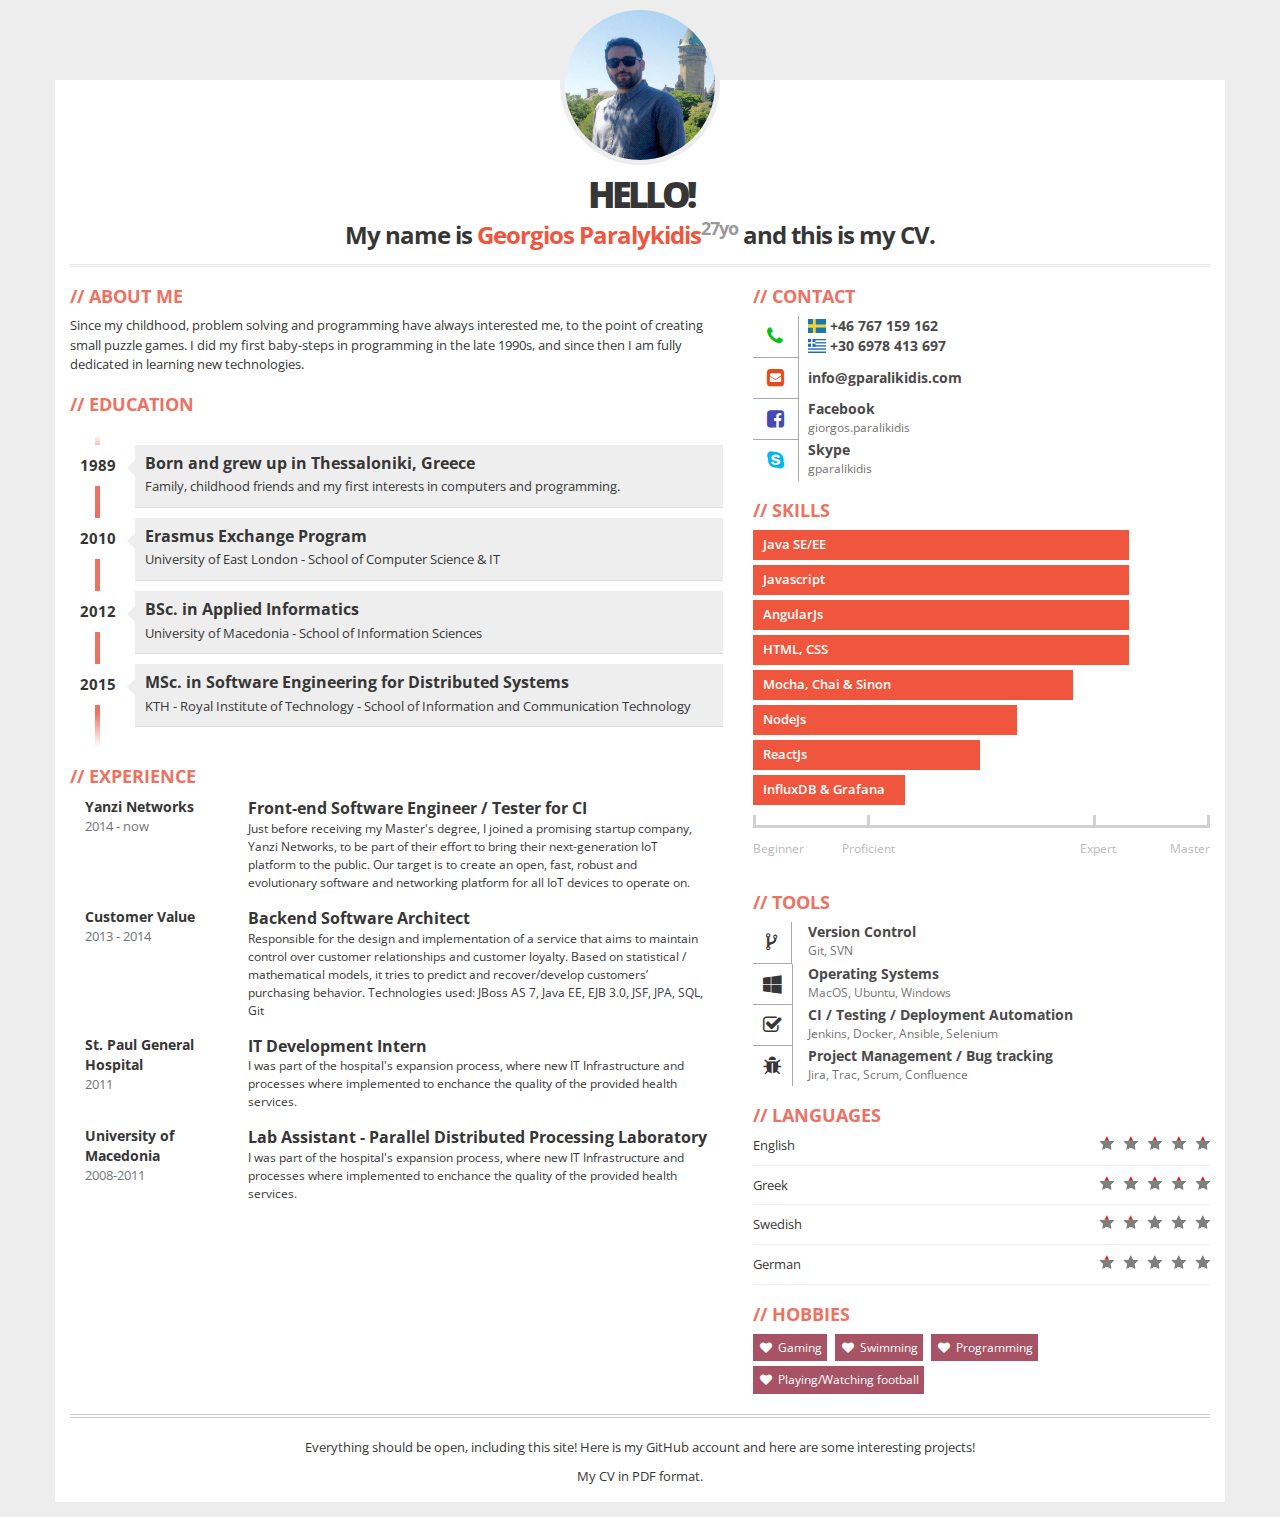
==== commit 5ef7cc69: "Added Tools and fixed Skills section." ====
--- a/index.html
+++ b/index.html
@@ -141,6 +141,20 @@
                             provided health services.</div>
                     </div>
                 </div>
+                <div class="job clearfix">
+                    <div class="col-xs-3">
+                        <div class="where">University of Macedonia</div>
+                        <div class="year">2008-2011</div>
+                    </div>
+                    <div class="col-xs-9">
+                        <div class="profession">Lab Assistant - Parallel Distributed Processing Laboratory</div>
+                        <div class="description">I was part of the
+                            hospital's expansion process, where new IT
+                            Infrastructure and processes where
+                            implemented to enchance the quality of the
+                            provided health services.</div>
+                    </div>
+                </div>
             </div>
             <div class="col-xs-12 col-sm-5">
                 <!-- CONTACT -->
@@ -188,12 +202,14 @@
                 <div class="box">
                     <h2>Skills</h2>
                     <div class="skills">
-                        <div class="item-skills" data-percent="1.00">HTML</div>
-                        <div class="item-skills" data-percent="0.90">CSS</div>
-                        <div class="item-skills" data-percent="0.80">jQuery</div>
-                        <div class="item-skills" data-percent="0.75">PHP</div>
-                        <div class="item-skills" data-percent="0.25">Laravel
-                            2 (framework)</div>
+                        <div class="item-skills" data-percent="1.00">Java SE/EE</div>
+                        <div class="item-skills" data-percent="1.00">Javascript</div>
+                        <div class="item-skills" data-percent="1.00">AngularJs</div>
+                        <div class="item-skills" data-percent="1.00">HTML, CSS</div>
+                        <div class="item-skills" data-percent="0.85">Mocha, Chai & Sinon</div>
+                        <div class="item-skills" data-percent="0.70">NodeJs</div>
+                        <div class="item-skills" data-percent="0.60">ReactJs</div>
+                        <div class="item-skills" data-percent="0.40">InfluxDB & Grafana</div>
                         <div class="skills-legend clearfix">
                             <div class="legend-left legend">Beginner</div>
                             <div class="legend-left legend">
@@ -204,6 +220,46 @@
                             </div>
                             <div class="legend-right legend">Master</div>
                         </div>
+                    </div>
+                </div>
+                <!-- TOOLS -->
+                <div class="box clearfix">
+                    <h2>Tools</h2>
+                    <div class="contact-item">
+                        <div class="icon pull-left text-center">
+                            <span class="fa fa-code-fork" style="width: 18px;"></span>
+                        </div>
+                        <div class="title pull-right">
+                            Version Control
+                        </div>
+                        <div class="description pull-right">Git, SVN</div>
+                    </div>
+                    <div class="contact-item">
+                        <div class="icon pull-left text-center">
+                            <span class="fa fa-windows"></span>
+                        </div>
+                        <div class="title pull-right">
+                            Operating Systems
+                        </div>
+                        <div class="description pull-right">MacOS, Ubuntu, Windows</div>
+                    </div>
+                    <div class="contact-item">
+                        <div class="icon pull-left text-center">
+                            <span class="fa fa-check-square-o""></span>
+                        </div>
+                        <div class="title pull-right">
+                            CI / Testing / Deployment Automation
+                        </div>
+                        <div class="description pull-right">Jenkins, Docker, Ansible, Selenium</div>
+                    </div>
+                    <div class="contact-item">
+                        <div class="icon pull-left text-center">
+                            <span class="fa fa-bug"></span>
+                        </div>
+                        <div class="title pull-right">
+                            Project Management / Bug tracking
+                        </div>
+                        <div class="description pull-right">Jira, Trac, Scrum, Confluence </div>
                     </div>
                 </div>
                 <!-- LANGUAGES -->
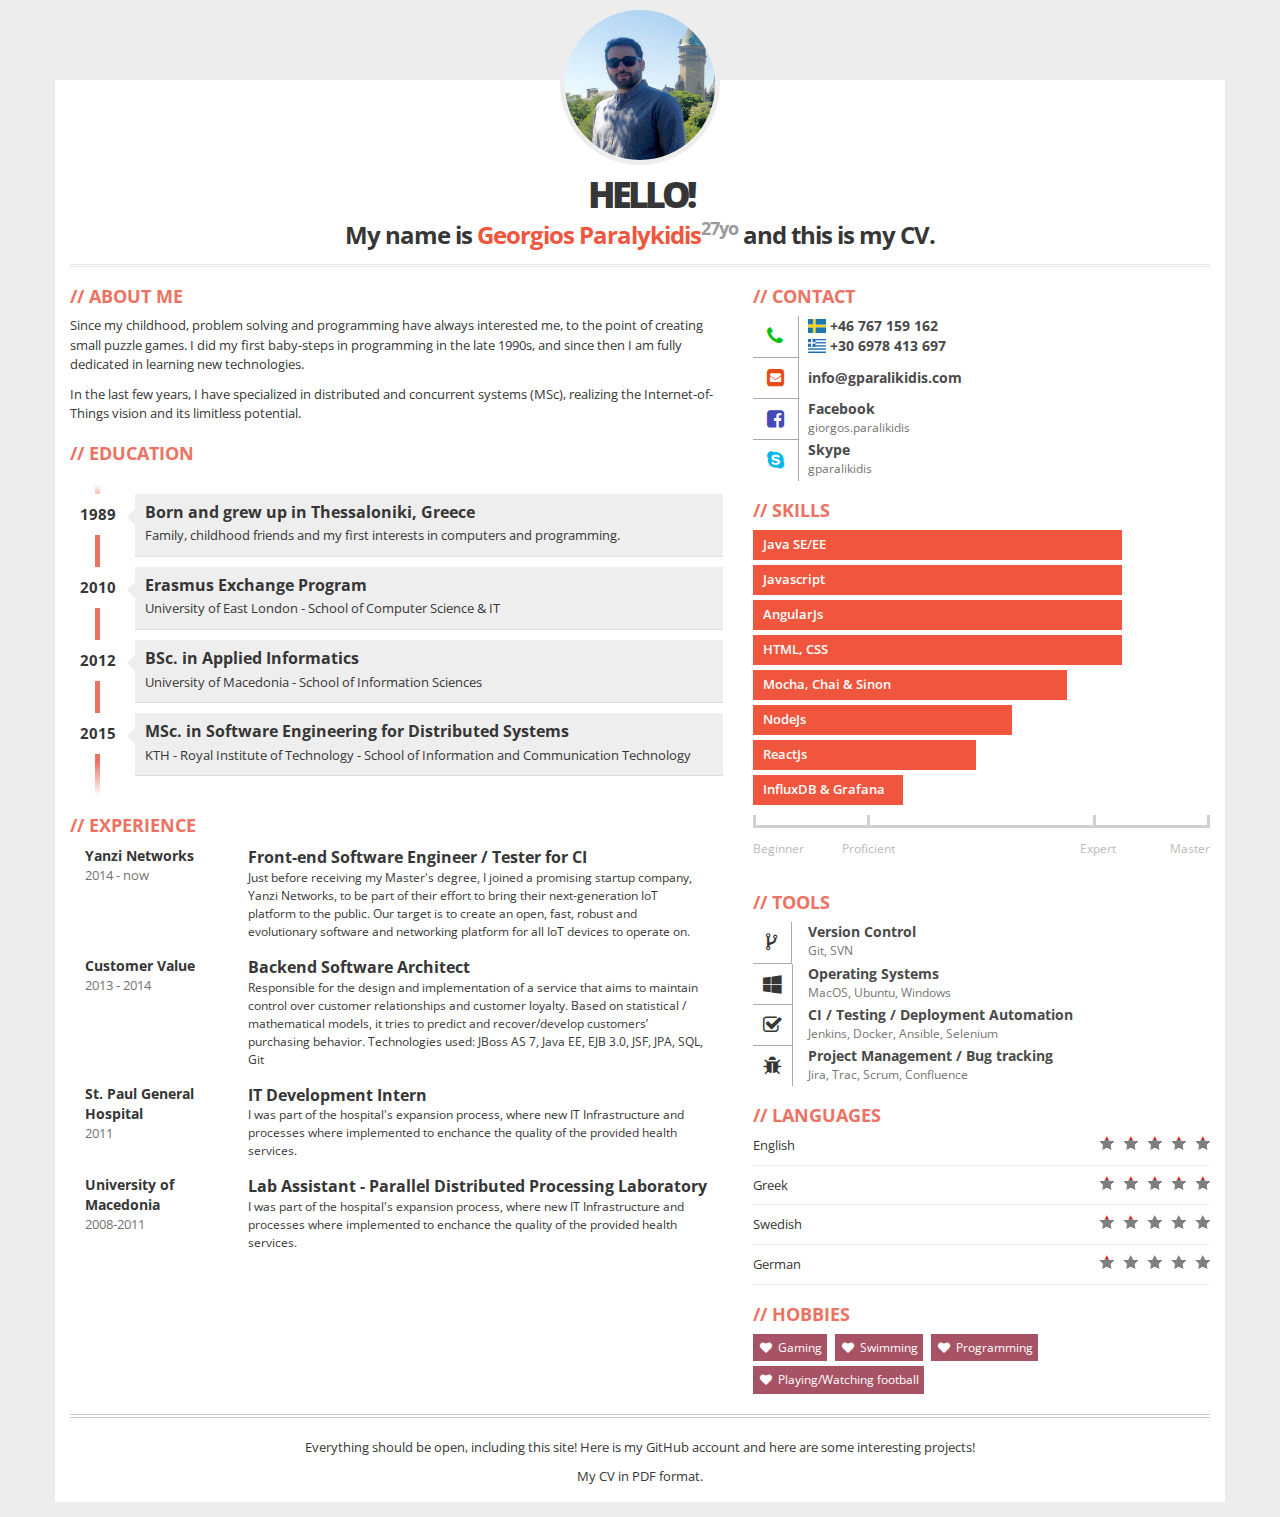
==== commit 8b4ece23: "Code formatting." ====
--- a/index.html
+++ b/index.html
@@ -20,9 +20,7 @@
                     </div>
                     <div id="text-header">
                         <h1>
-                            HELLO!<br> My name is <span>Georgios
-                                Paralykidis</span><sup>27yo</sup> and this is
-                            my CV.
+                            HELLO!<br> My name is <span>Georgios Paralykidis</span><sup>27yo</sup> and this is my CV.
                         </h1>
                     </div>
                 </div>
@@ -33,12 +31,9 @@
                 <!-- ABOUT ME -->
                 <div class="box">
                     <h2>About Me</h2>
-                    <p>Since my childhood, problem solving and
-                        programming have always interested me, to the
-                        point of creating small puzzle games. I did my
-                        first baby-steps in programming in the late
-                        1990s, and since then I am fully dedicated in
-                        learning new technologies.</p>
+                    <p>Since my childhood, problem solving and programming have always interested me, to the point of creating small puzzle games. I did my first baby-steps in programming in the
+                        late 1990s, and since then I am fully dedicated in learning new technologies.</p>
+                    <p>In the last few years, I have specialized in distributed and concurrent systems (MSc), realizing the Internet-of-Things vision and its limitless potential.</p>
                 </div>
                 <!-- EDUCATION -->
                 <div class="box">
@@ -47,37 +42,29 @@
                         <li>
                             <div class="year pull-left">1989</div>
                             <div class="description pull-right">
-                                <h3>Born and grew up in
-                                    Thessaloniki, Greece</h3>
-                                <p>Family, childhood friends and my
-                                    first interests in computers and
-                                    programming.</p>
+                                <h3>Born and grew up in Thessaloniki, Greece</h3>
+                                <p>Family, childhood friends and my first interests in computers and programming.</p>
                             </div>
                         </li>
                         <li>
                             <div class="year pull-left">2010</div>
                             <div class="description pull-right">
                                 <h3>Erasmus Exchange Program</h3>
-                                <p>University of East London -
-                                    School of Computer Science & IT</p>
+                                <p>University of East London - School of Computer Science & IT</p>
                             </div>
                         </li>
                         <li>
                             <div class="year pull-left">2012</div>
                             <div class="description pull-right">
                                 <h3>BSc. in Applied Informatics</h3>
-                                <p>University of Macedonia - School
-                                    of Information Sciences</p>
+                                <p>University of Macedonia - School of Information Sciences</p>
                             </div>
                         </li>
                         <li>
                             <div class="year pull-left">2015</div>
                             <div class="description pull-right">
-                                <h3>MSc. in Software Engineering
-                                    for Distributed Systems</h3>
-                                <p>KTH - Royal Institute of
-                                    Technology - School of Information
-                                    and Communication Technology</p>
+                                <h3>MSc. in Software Engineering for Distributed Systems</h3>
+                                <p>KTH - Royal Institute of Technology - School of Information and Communication Technology</p>
                             </div>
                         </li>
                     </ul>
@@ -91,17 +78,10 @@
                             <div class="year">2014 - now</div>
                         </div>
                         <div class="col-xs-9">
-                            <div class="profession">Front-end
-                                Software Engineer / Tester for CI</div>
-                            <div class="description">Just before
-                                receiving my Master's degree, I joined a
-                                promising startup company, Yanzi
-                                Networks, to be part of their effort to
-                                bring their next-generation IoT platform
-                                to the public. Our target is to create
-                                an open, fast, robust and evolutionary
-                                software and networking platform for all
-                                IoT devices to operate on.</div>
+                            <div class="profession">Front-end Software Engineer / Tester for CI</div>
+                            <div class="description">Just before receiving my Master's degree, I joined a promising startup company, Yanzi Networks, to be part of their effort to bring their
+                                next-generation IoT platform to the public. Our target is to create an open, fast, robust and evolutionary software and networking platform for all IoT devices to
+                                operate on.</div>
                         </div>
                     </div>
                     <div class="job clearfix">
@@ -110,34 +90,21 @@
                             <div class="year">2013 - 2014</div>
                         </div>
                         <div class="col-xs-9">
-                            <div class="profession">Backend
-                                Software Architect</div>
-                            <div class="description">Responsible
-                                for the design and implementation of a
-                                service that aims to maintain control
-                                over customer relationships and customer
-                                loyalty. Based on statistical /
-                                mathematical models, it tries to predict
-                                and recover/develop customers’
-                                purchasing behavior. Technologies used:
-                                JBoss AS 7, Java EE, EJB 3.0, JSF, JPA,
-                                SQL, Git</div>
+                            <div class="profession">Backend Software Architect</div>
+                            <div class="description">Responsible for the design and implementation of a service that aims to maintain control over customer relationships and customer loyalty.
+                                Based on statistical / mathematical models, it tries to predict and recover/develop customers’ purchasing behavior. Technologies used: JBoss AS 7, Java EE, EJB 3.0,
+                                JSF, JPA, SQL, Git</div>
                         </div>
                     </div>
                 </div>
                 <div class="job clearfix">
                     <div class="col-xs-3">
-                        <div class="where">St. Paul General
-                            Hospital</div>
+                        <div class="where">St. Paul General Hospital</div>
                         <div class="year">2011</div>
                     </div>
                     <div class="col-xs-9">
-                        <div class="profession">IT Development
-                            Intern</div>
-                        <div class="description">I was part of the
-                            hospital's expansion process, where new IT
-                            Infrastructure and processes where
-                            implemented to enchance the quality of the
+                        <div class="profession">IT Development Intern</div>
+                        <div class="description">I was part of the hospital's expansion process, where new IT Infrastructure and processes where implemented to enchance the quality of the
                             provided health services.</div>
                     </div>
                 </div>
@@ -148,10 +115,7 @@
                     </div>
                     <div class="col-xs-9">
                         <div class="profession">Lab Assistant - Parallel Distributed Processing Laboratory</div>
-                        <div class="description">I was part of the
-                            hospital's expansion process, where new IT
-                            Infrastructure and processes where
-                            implemented to enchance the quality of the
+                        <div class="description">I was part of the hospital's expansion process, where new IT Infrastructure and processes where implemented to enchance the quality of the
                             provided health services.</div>
                     </div>
                 </div>
@@ -162,37 +126,31 @@
                     <h2>Contact</h2>
                     <div class="contact-item">
                         <div class="icon pull-left text-center">
-                            <span class="fa fa-phone fa-fw"
-                                style="color: #00C210;"></span>
+                            <span class="fa fa-phone fa-fw" style="color: #00C210;"></span>
                         </div>
                         <div class="title pull-right">
-                            <span class="flag-icon flag-icon-se"></span>
-                            +46 767 159 162
+                            <span class="flag-icon flag-icon-se"></span> +46 767 159 162
                         </div>
                         <div class="title pull-right">
-                            <span class="flag-icon flag-icon-gr"></span>
-                            +30 6978 413 697
-                        </div>
-                    </div>
-                    <div class="contact-item">
-                        <div class="icon pull-left text-center">
-                            <span class="fa fa-envelope-square fa-fw"
-                                style="color: #E64B17;"></span>
+                            <span class="flag-icon flag-icon-gr"></span> +30 6978 413 697
+                        </div>
+                    </div>
+                    <div class="contact-item">
+                        <div class="icon pull-left text-center">
+                            <span class="fa fa-envelope-square fa-fw" style="color: #E64B17;"></span>
                         </div>
                         <div class="title only pull-right">info@gparalikidis.com</div>
                     </div>
                     <div class="contact-item">
                         <div class="icon pull-left text-center">
-                            <span class="fa fa-facebook-square fa-fw"
-                                style="color: #4549B5;"></span>
+                            <span class="fa fa-facebook-square fa-fw" style="color: #4549B5;"></span>
                         </div>
                         <div class="title pull-right">Facebook</div>
                         <div class="description pull-right">giorgos.paralikidis</div>
                     </div>
                     <div class="contact-item">
                         <div class="icon pull-left text-center">
-                            <span class="fa fa-skype fa-fw"
-                                style="color: #00B8EB;"></span>
+                            <span class="fa fa-skype fa-fw" style="color: #00B8EB;"></span>
                         </div>
                         <div class="title pull-right">Skype</div>
                         <div class="description pull-right">gparalikidis</div>
@@ -229,37 +187,29 @@
                         <div class="icon pull-left text-center">
                             <span class="fa fa-code-fork" style="width: 18px;"></span>
                         </div>
-                        <div class="title pull-right">
-                            Version Control
-                        </div>
+                        <div class="title pull-right">Version Control</div>
                         <div class="description pull-right">Git, SVN</div>
                     </div>
                     <div class="contact-item">
                         <div class="icon pull-left text-center">
                             <span class="fa fa-windows"></span>
                         </div>
-                        <div class="title pull-right">
-                            Operating Systems
-                        </div>
+                        <div class="title pull-right">Operating Systems</div>
                         <div class="description pull-right">MacOS, Ubuntu, Windows</div>
                     </div>
                     <div class="contact-item">
                         <div class="icon pull-left text-center">
                             <span class="fa fa-check-square-o""></span>
                         </div>
-                        <div class="title pull-right">
-                            CI / Testing / Deployment Automation
-                        </div>
+                        <div class="title pull-right">CI / Testing / Deployment Automation</div>
                         <div class="description pull-right">Jenkins, Docker, Ansible, Selenium</div>
                     </div>
                     <div class="contact-item">
                         <div class="icon pull-left text-center">
                             <span class="fa fa-bug"></span>
                         </div>
-                        <div class="title pull-right">
-                            Project Management / Bug tracking
-                        </div>
-                        <div class="description pull-right">Jira, Trac, Scrum, Confluence </div>
+                        <div class="title pull-right">Project Management / Bug tracking</div>
+                        <div class="description pull-right">Jira, Trac, Scrum, Confluence</div>
                     </div>
                 </div>
                 <!-- LANGUAGES -->
@@ -269,29 +219,25 @@
                         <div class="skill">
                             English
                             <div class="icons pull-right">
-                                <div style="width: 100%;"
-                                    class="icons-red"></div>
+                                <div style="width: 100%;" class="icons-red"></div>
                             </div>
                         </div>
                         <div class="skill">
                             Greek
                             <div class="icons pull-right">
-                                <div style="width: 100%;"
-                                    class="icons-red"></div>
+                                <div style="width: 100%;" class="icons-red"></div>
                             </div>
                         </div>
                         <div class="skill">
                             Swedish
                             <div class="icons pull-right">
-                                <div style="width: 40%;"
-                                    class="icons-red"></div>
+                                <div style="width: 40%;" class="icons-red"></div>
                             </div>
                         </div>
                         <div class="skill">
                             German
                             <div class="icons pull-right">
-                                <div style="width: 20%;"
-                                    class="icons-red"></div>
+                                <div style="width: 20%;" class="icons-red"></div>
                             </div>
                         </div>
                     </div>
@@ -308,10 +254,8 @@
         </div>
         <div class="horizontal-lines"></div>
         <div class="box" align="center">
-            <p>Everything should be open, including this site! Here
-                is my GitHub account and here are some interesting
-                projects!</p>
-                <p>My CV in PDF format.</p>
+            <p>Everything should be open, including this site! Here is my GitHub account and here are some interesting projects!</p>
+            <p>My CV in PDF format.</p>
         </div>
 
     </div>
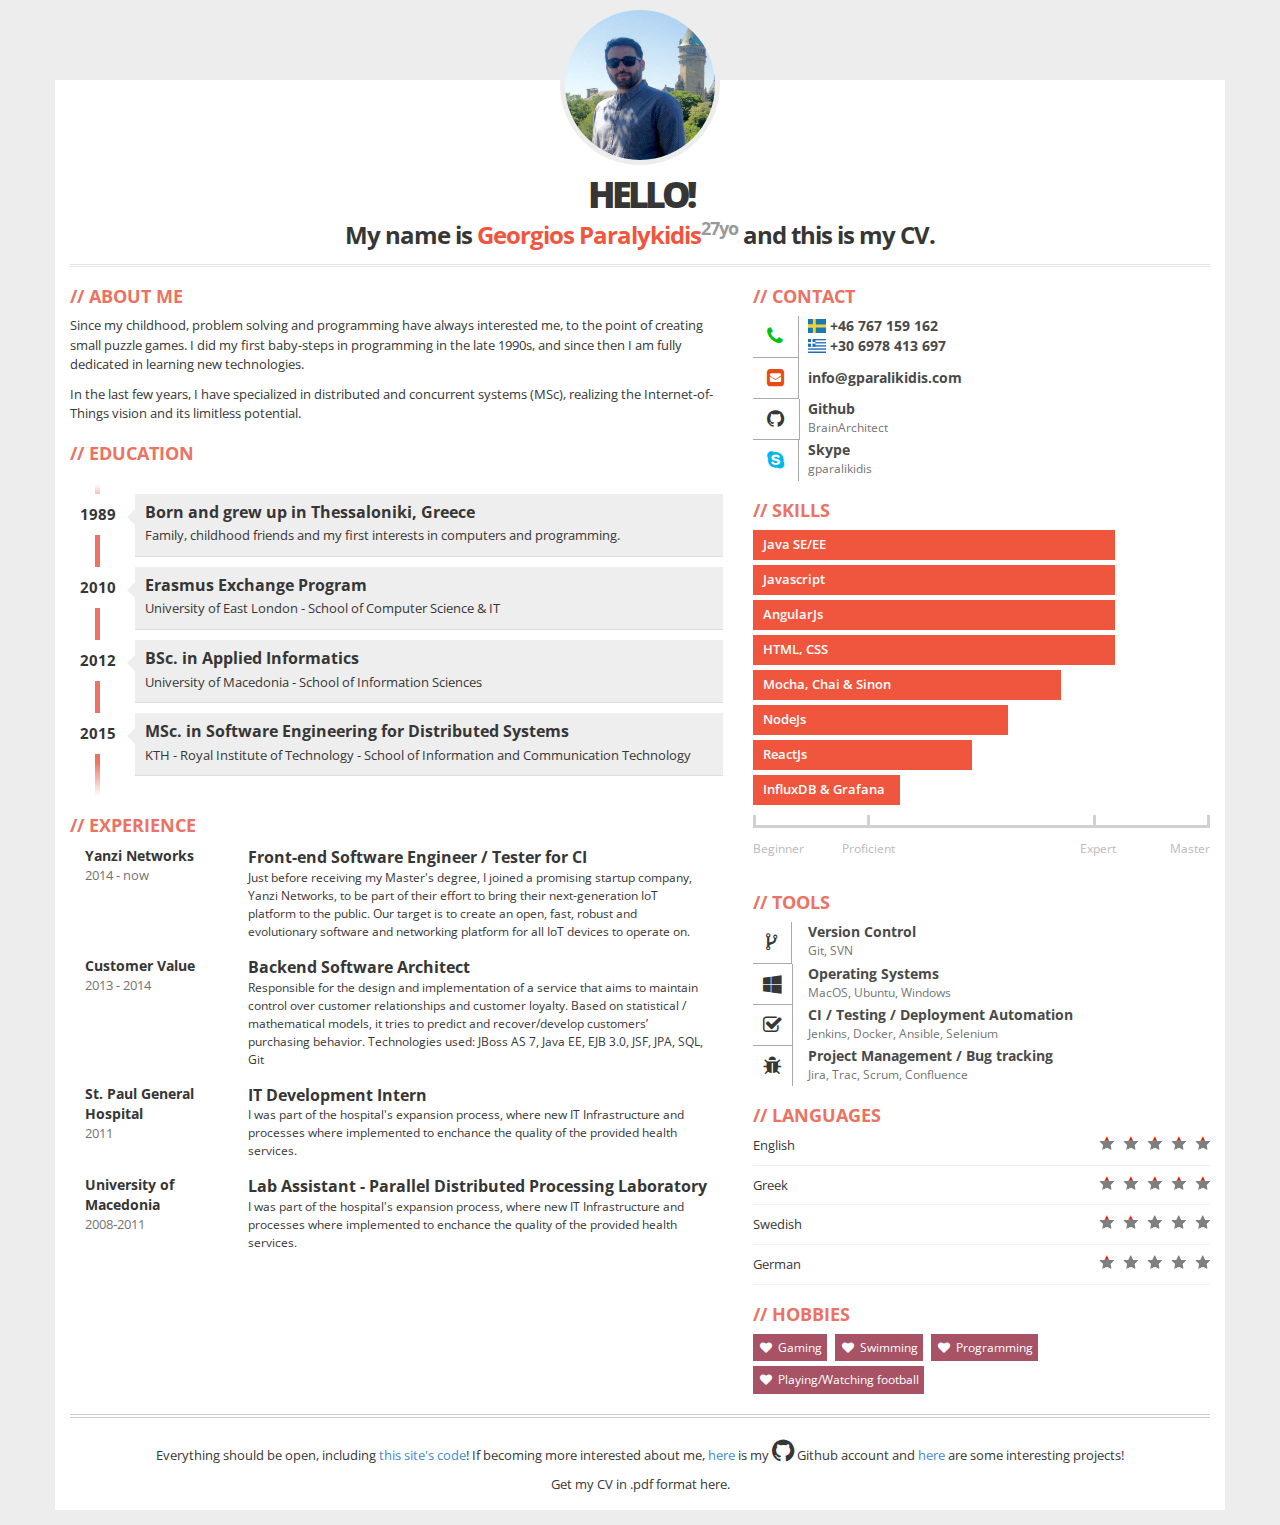
==== commit 406d613b: "Added links to github resources." ====
--- a/index.html
+++ b/index.html
@@ -143,10 +143,10 @@
                     </div>
                     <div class="contact-item">
                         <div class="icon pull-left text-center">
-                            <span class="fa fa-facebook-square fa-fw" style="color: #4549B5;"></span>
-                        </div>
-                        <div class="title pull-right">Facebook</div>
-                        <div class="description pull-right">giorgos.paralikidis</div>
+                            <span class="fa fa-github" style="width: 26px;"></span>
+                        </div>
+                        <div class="title pull-right">Github</div>
+                        <div class="description pull-right">BrainArchitect</div>
                     </div>
                     <div class="contact-item">
                         <div class="icon pull-left text-center">
@@ -254,8 +254,11 @@
         </div>
         <div class="horizontal-lines"></div>
         <div class="box" align="center">
-            <p>Everything should be open, including this site! Here is my GitHub account and here are some interesting projects!</p>
-            <p>My CV in PDF format.</p>
+            <p>
+                Everything should be open, including <a href="https://github.com/BrainArchitect/personalCV">this site's code</a>! If becoming more interested about me, <a href="https://github.com/BrainArchitect">here</a> is my <i class="fa fa-github fa-2x"></i>
+                Github account and <a href="https://github.com/BrainArchitect?tab=repositories">here</a> are some interesting projects!
+            </p>
+            <p>Get my CV in .pdf format here.</p>
         </div>
 
     </div>
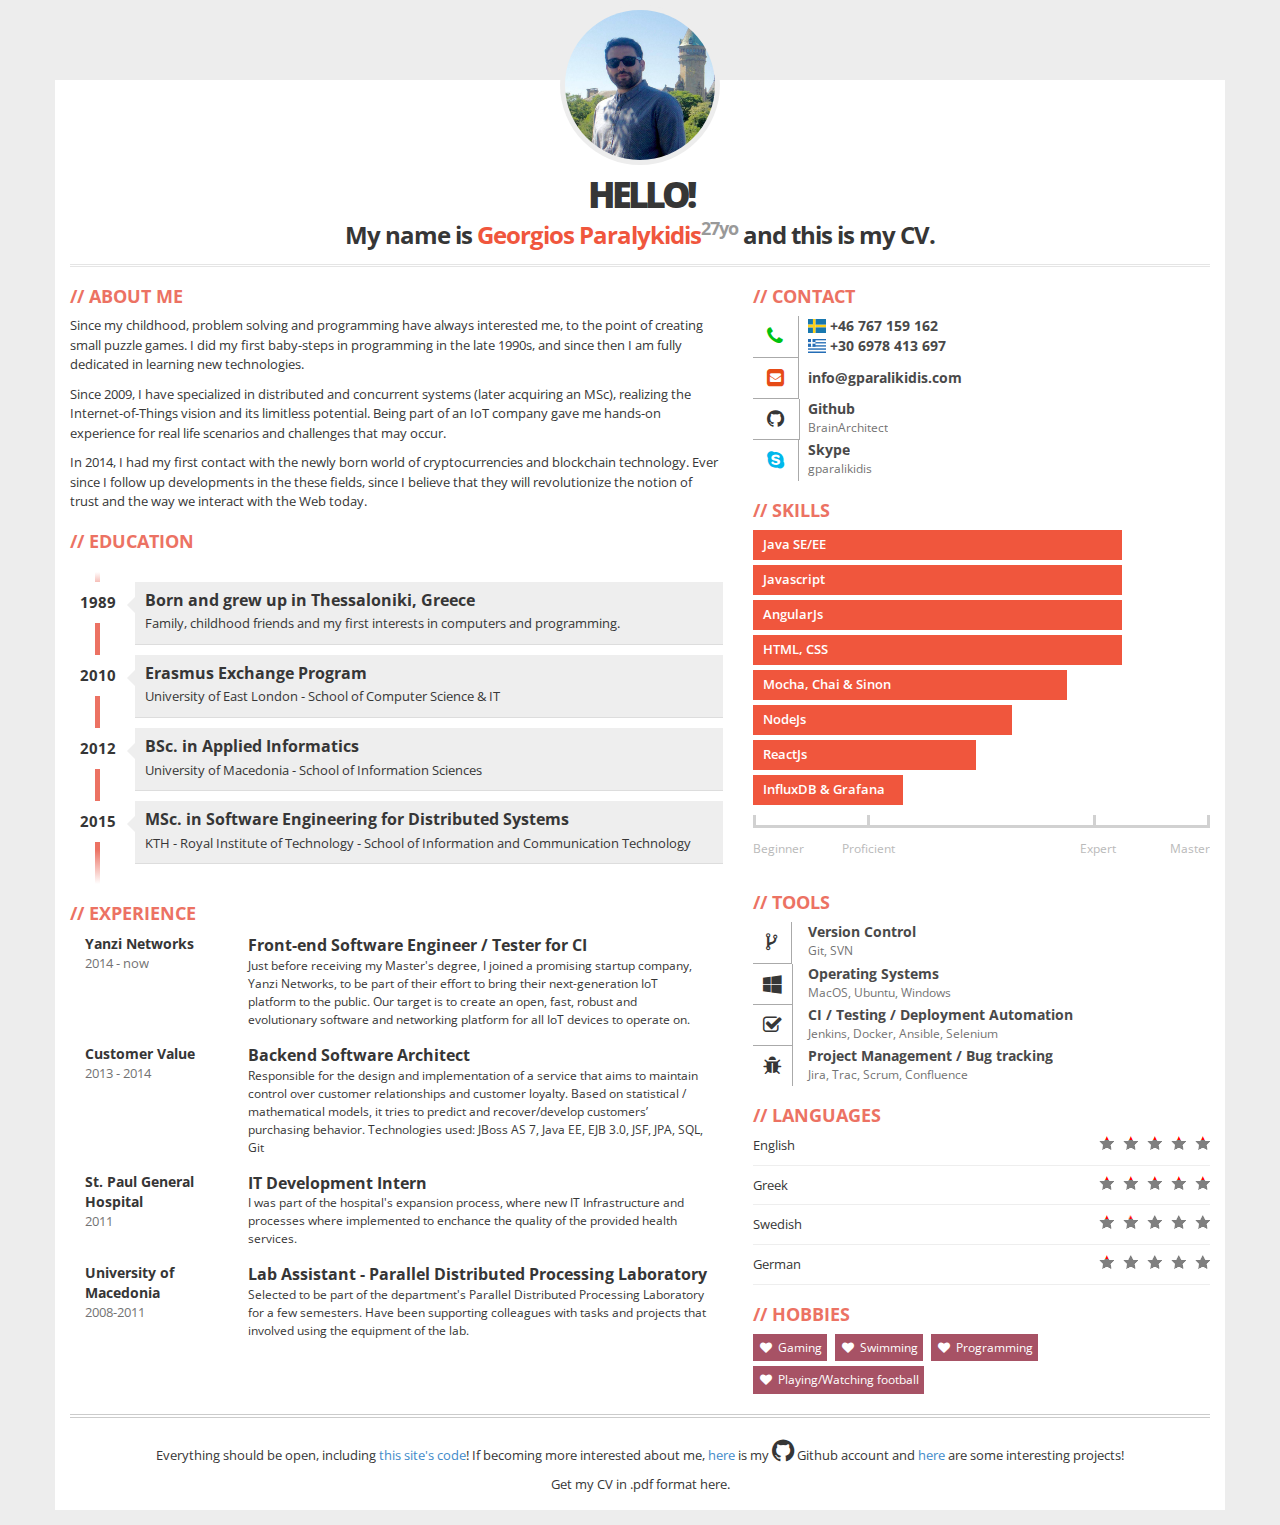
==== commit c5bcf51d: "Added links to Github account." ====
--- a/index.html
+++ b/index.html
@@ -33,7 +33,10 @@
                     <h2>About Me</h2>
                     <p>Since my childhood, problem solving and programming have always interested me, to the point of creating small puzzle games. I did my first baby-steps in programming in the
                         late 1990s, and since then I am fully dedicated in learning new technologies.</p>
-                    <p>In the last few years, I have specialized in distributed and concurrent systems (MSc), realizing the Internet-of-Things vision and its limitless potential.</p>
+                    <p>Since 2009, I have specialized in distributed and concurrent systems (later acquiring an MSc), realizing the Internet-of-Things vision and its limitless potential. Being
+                        part of an IoT company gave me hands-on experience for real life scenarios and challenges that may occur.</p>
+                    <p>In 2014, I had my first contact with the newly born world of cryptocurrencies and blockchain technology. Ever since I follow up developments in the these fields, since I
+                        believe that they will revolutionize the notion of trust and the way we interact with the Web today.</p>
                 </div>
                 <!-- EDUCATION -->
                 <div class="box">
@@ -115,8 +118,8 @@
                     </div>
                     <div class="col-xs-9">
                         <div class="profession">Lab Assistant - Parallel Distributed Processing Laboratory</div>
-                        <div class="description">I was part of the hospital's expansion process, where new IT Infrastructure and processes where implemented to enchance the quality of the
-                            provided health services.</div>
+                        <div class="description">Selected to be part of the department's Parallel Distributed Processing Laboratory for a few semesters. Have been supporting colleagues with
+                            tasks and projects that involved using the equipment of the lab.</div>
                     </div>
                 </div>
             </div>
@@ -255,8 +258,9 @@
         <div class="horizontal-lines"></div>
         <div class="box" align="center">
             <p>
-                Everything should be open, including <a href="https://github.com/BrainArchitect/personalCV">this site's code</a>! If becoming more interested about me, <a href="https://github.com/BrainArchitect">here</a> is my <i class="fa fa-github fa-2x"></i>
-                Github account and <a href="https://github.com/BrainArchitect?tab=repositories">here</a> are some interesting projects!
+                Everything should be open, including <a href="https://github.com/BrainArchitect/personalCV">this site's code</a>! If becoming more interested about me, <a
+                    href="https://github.com/BrainArchitect">here</a> is my <i class="fa fa-github fa-2x"></i> Github account and <a href="https://github.com/BrainArchitect?tab=repositories">here</a>
+                are some interesting projects!
             </p>
             <p>Get my CV in .pdf format here.</p>
         </div>
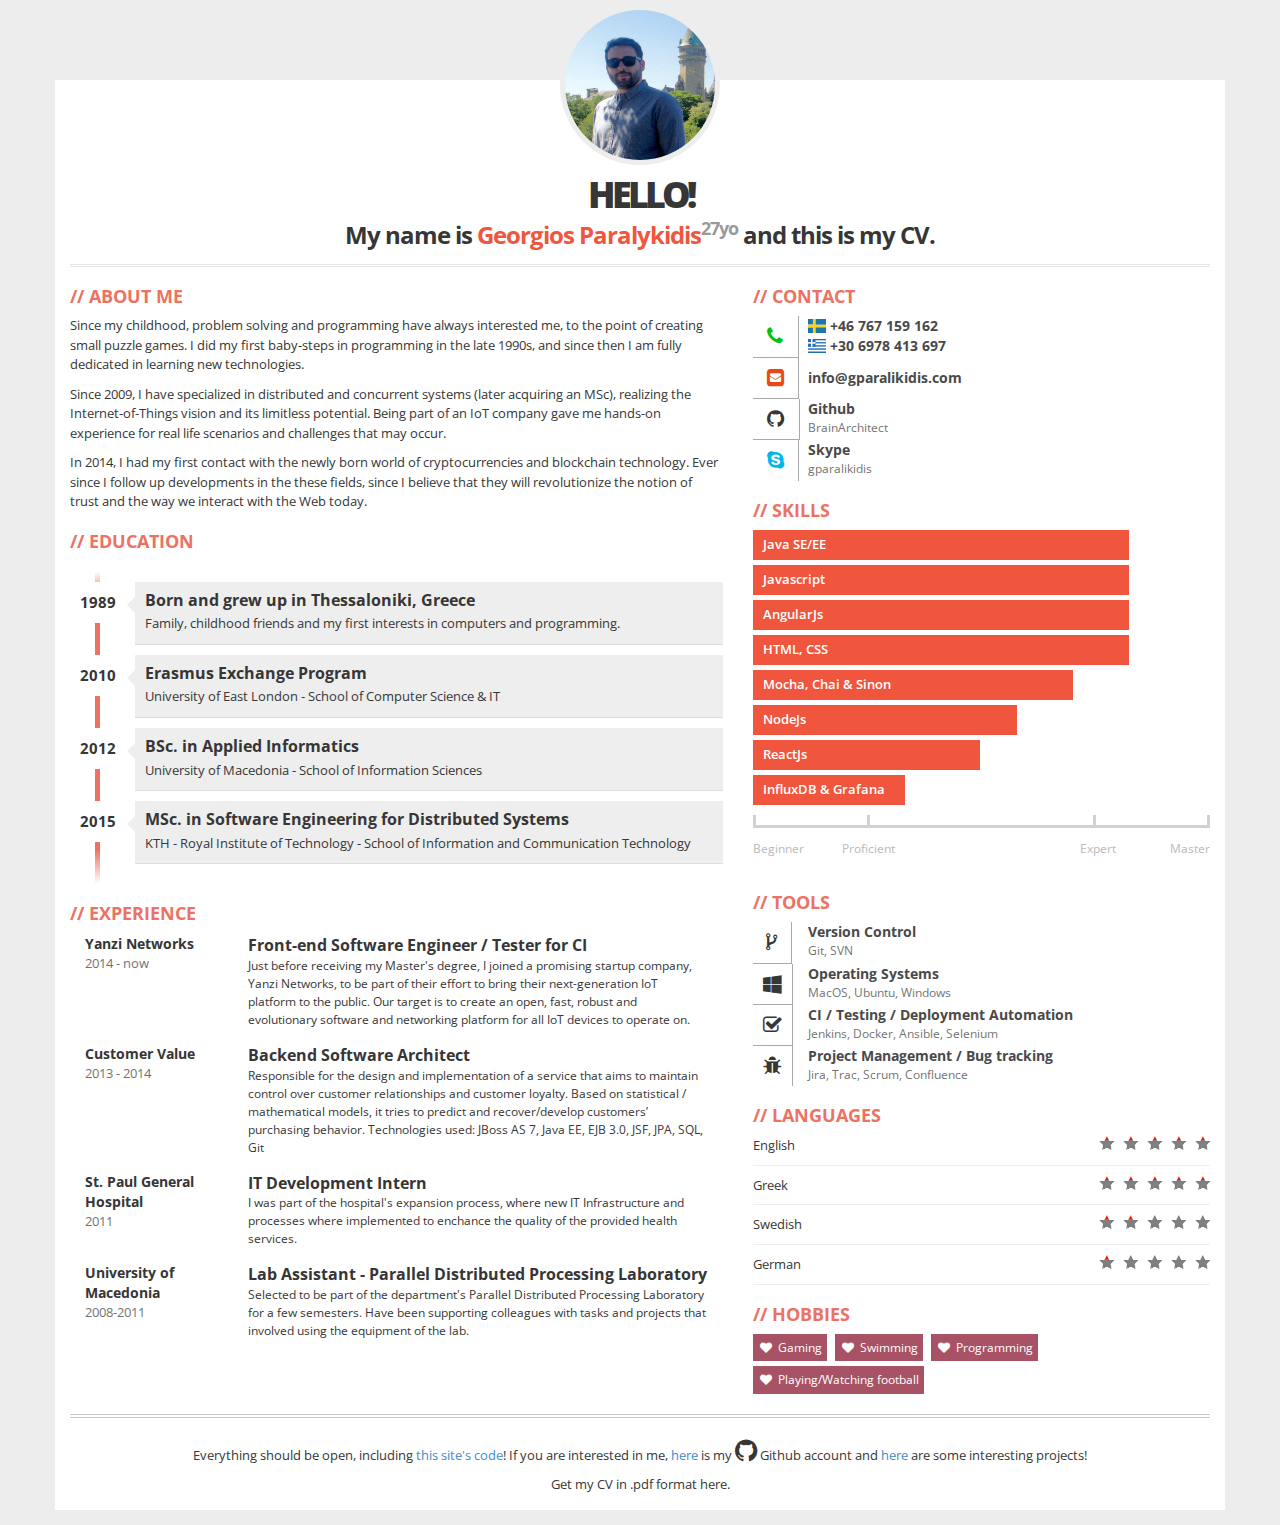
==== commit 3d3b7729: "Applied formatting." ====
--- a/index.html
+++ b/index.html
@@ -258,7 +258,7 @@
         <div class="horizontal-lines"></div>
         <div class="box" align="center">
             <p>
-                Everything should be open, including <a href="https://github.com/BrainArchitect/personalCV">this site's code</a>! If becoming more interested about me, <a
+                Everything should be open, including <a href="https://github.com/BrainArchitect/personalCV">this site's code</a>! If you are interested in me, <a
                     href="https://github.com/BrainArchitect">here</a> is my <i class="fa fa-github fa-2x"></i> Github account and <a href="https://github.com/BrainArchitect?tab=repositories">here</a>
                 are some interesting projects!
             </p>
--- a/css/main.css
+++ b/css/main.css
@@ -1,371 +1,438 @@
-/*******************************************
-3ColorResume
-Author: office@kamsolutions.pl
-*******************************************/
 /*******************************************
 FONTS
 *******************************************/
-@import url(http://fonts.googleapis.com/css?family=Open+Sans:400,600,700,800);
+@import
+	url(http://fonts.googleapis.com/css?family=Open+Sans:400,600,700,800);
 /*******************************************
 SETTINGS
 *******************************************/
 @charset "utf-8";
-@-webkit-viewport   { width: device-width; }
-@-moz-viewport      { width: device-width; }
-@-ms-viewport       { width: device-width; }
-@-o-viewport        { width: device-width; }
-@viewport           { width: device-width; }
+
+@
+-webkit-viewport {
+	width: device-width;
+}
+
+@
+-moz-viewport {
+	width: device-width;
+}
+
+@
+-ms-viewport {
+	width: device-width;
+}
+
+@
+-o-viewport {
+	width: device-width;
+}
+
+@
+viewport {
+	width: device-width;
+}
 /*******************************************
 BODY
 *******************************************/
-body{
-  font-family: 'Open Sans', Arial, Tahoma;
-  font-weight: 400;
-  font-size: 1em;
-  color: #363636;
-  background: #ededed;
+body {
+	font-family: 'Open Sans', Arial, Tahoma;
+	font-weight: 400;
+	font-size: 1em;
+	color: #363636;
+	background: #ededed;
 }
 /*******************************************
 CONTAINER
 *******************************************/
-.container{
-  margin-top: 80px;
-  margin-bottom: 15px;
-  background: #fff;
+.container {
+	margin-top: 80px;
+	margin-bottom: 15px;
+	background: #fff;
 }
 /*******************************************
 PHOTO (AVATAR)
 *******************************************/
-#photo-header{
-  margin-top: -75px;
-}
-#photo{
-  width: 160px;
-  height: 160px;
-  border-radius: 50%;
-  overflow: hidden;
-  padding: 5px;
-  background: #ededed;
-  display: inline-block;
-}
-#photo img{
-  width: 150px;
-  height: 150px;
-  border-radius: 50%;
-}
-#text-header h1{
-  margin: 0;
-  padding: 0;
-  font-size: 2.4em;
-  font-weight: 700;
-  /* text-transform: uppercase; */
-  letter-spacing: -1px;
-}
-#text-header h1::first-line{
-  font-size: 1.5em;
-  letter-spacing: -4px;
-  font-weight: 800;
-  line-height: 1.5em;
-}
-#text-header h1 span{
-  color: #F0563D;
-}
-#text-header h1 sup{
-  opacity: 0.5;
-}
-#text-header:after{
-  width: 100%;
-  height: 3px;
-  background: url(../img/line.png);
-  margin-top: 15px;
-  content: '';
-  display: block;
-}
-
-.horizontal-lines { 
-    border-top: 4px double #999;
-    padding: 10px 0;
-    opacity: 0.5;
+#photo-header {
+	margin-top: -75px;
+}
+
+#photo {
+	width: 160px;
+	height: 160px;
+	border-radius: 50%;
+	overflow: hidden;
+	padding: 5px;
+	background: #ededed;
+	display: inline-block;
+}
+
+#photo img {
+	width: 150px;
+	height: 150px;
+	border-radius: 50%;
+}
+
+#text-header h1 {
+	margin: 0;
+	padding: 0;
+	font-size: 2.4em;
+	font-weight: 700;
+	/* text-transform: uppercase; */
+	letter-spacing: -1px;
+}
+
+#text-header h1::first-line {
+	font-size: 1.5em;
+	letter-spacing: -4px;
+	font-weight: 800;
+	line-height: 1.5em;
+}
+
+#text-header h1 span {
+	color: #F0563D;
+}
+
+#text-header h1 sup {
+	opacity: 0.5;
+}
+
+#text-header:after {
+	width: 100%;
+	height: 3px;
+	background: url(../img/line.png);
+	margin-top: 15px;
+	content: '';
+	display: block;
+}
+
+.horizontal-lines {
+	border-top: 4px double #999;
+	padding: 10px 0;
+	opacity: 0.5;
 }
 /*******************************************
 DEFAULT BOX
 *******************************************/
-.box{
-  margin-bottom: 15px;
-}
-.box h2{
-  color: #EC7263;
-  font-size: 1.8em;
-  font-weight: 700;
-  text-transform: uppercase;
-}
-.box h2:before{
-  content: '//';
-  margin-right: 5px;
-}
-.box p{
-  font-size: 1.3em;
-  line-height: 1.5em;
+.box {
+	margin-bottom: 15px;
+}
+
+.box h2 {
+	color: #EC7263;
+	font-size: 1.8em;
+	font-weight: 700;
+	text-transform: uppercase;
+}
+
+.box h2:before {
+	content: '//';
+	margin-right: 5px;
+}
+
+.box p {
+	font-size: 1.3em;
+	line-height: 1.5em;
 }
 /*******************************************
 EDUCATION
 *******************************************/
-#education{
-  margin-top: 20px;
-  position: relative;
-  padding: 1em 0;
-  list-style: none;
-}
+#education {
+	margin-top: 20px;
+	position: relative;
+	padding: 1em 0;
+	list-style: none;
+}
+
 #education:before {
-  width: 5px;
-  height: 100%;
-  position: absolute;
-  left: 25px;
-  top: 0;
-  content: ' ';
-  display: block;
-  background: #ec7263;
-  background: -moz-linear-gradient(top,  #ffffff 0%, #ec7263 7%, #ec7263 89%, #ffffff 100%);
-  background: -webkit-gradient(linear, left top, left bottom, color-stop(0%,#ffffff), color-stop(7%,#ec7263), color-stop(89%,#ec7263), color-stop(100%,#ffffff));
-  background: -webkit-linear-gradient(top,  #ffffff 0%,#ec7263 7%,#ec7263 89%,#ffffff 100%);
-  background: -o-linear-gradient(top,  #ffffff 0%,#ec7263 7%,#ec7263 89%,#ffffff 100%);
-  background: -ms-linear-gradient(top,  #ffffff 0%,#ec7263 7%,#ec7263 89%,#ffffff 100%);
-  background: linear-gradient(to bottom,  #ffffff 0%,#ec7263 7%,#ec7263 89%,#ffffff 100%);
-  filter: progid:DXImageTransform.Microsoft.gradient( startColorstr='#ffffff', endColorstr='#ffffff',GradientType=0 );
-}
-#education li{
-  width: 100%;
-  z-index: 2;
-  position: relative;
-  float: left;
-}
-#education .year{
-  width: 10%;
-  background: #fff;
-  padding: 10px;
-  font-size: 1.5em;
-  font-weight: 700;
-  display: inline-block;
-}
-#education .description{
-  width: 80%;
-  display: inline-block;
-  background: #eee;
-  margin-bottom: 10px;
-  position: relative;
-  padding: 10px 10px 0 10px;
-  border-bottom: 1px solid #ddd;
-}
+	width: 5px;
+	height: 100%;
+	position: absolute;
+	left: 25px;
+	top: 0;
+	content: ' ';
+	display: block;
+	background: #ec7263;
+	background: -moz-linear-gradient(top, #ffffff 0%, #ec7263 7%, #ec7263 89%, #ffffff
+		100%);
+	background: -webkit-gradient(linear, left top, left bottom, color-stop(0%, #ffffff),
+		color-stop(7%, #ec7263), color-stop(89%, #ec7263),
+		color-stop(100%, #ffffff));
+	background: -webkit-linear-gradient(top, #ffffff 0%, #ec7263 7%, #ec7263 89%,
+		#ffffff 100%);
+	background: -o-linear-gradient(top, #ffffff 0%, #ec7263 7%, #ec7263 89%, #ffffff
+		100%);
+	background: -ms-linear-gradient(top, #ffffff 0%, #ec7263 7%, #ec7263 89%, #ffffff
+		100%);
+	background: linear-gradient(to bottom, #ffffff 0%, #ec7263 7%, #ec7263 89%, #ffffff
+		100%);
+	filter: progid:DXImageTransform.Microsoft.gradient( startColorstr='#ffffff',
+		endColorstr='#ffffff', GradientType=0);
+}
+
+#education li {
+	width: 100%;
+	z-index: 2;
+	position: relative;
+	float: left;
+}
+
+#education .year {
+	width: 10%;
+	background: #fff;
+	padding: 10px;
+	font-size: 1.5em;
+	font-weight: 700;
+	display: inline-block;
+}
+
+#education .description {
+	width: 80%;
+	display: inline-block;
+	background: #eee;
+	margin-bottom: 10px;
+	position: relative;
+	padding: 10px 10px 0 10px;
+	border-bottom: 1px solid #ddd;
+}
+
 #education .description:after {
-  content: '';
-  position: absolute;
-  top: 15px;
-  right: 0;
-  left: -16px;
-  height: 0;
-  width: 0;
-  border: solid transparent;
-  border-right-color: #eee;
-  border-width: 8px;
-  pointer-events: none;
-}
-#education .description h3{
-  font-size: 1.6em;
-  margin: 0;
-  padding: 0;
-  font-weight: 700;
-}
-#education .description p{
-  font-size: 1.3em;
-  margin-top: 5px;
-  padding: 0;
+	content: '';
+	position: absolute;
+	top: 15px;
+	right: 0;
+	left: -16px;
+	height: 0;
+	width: 0;
+	border: solid transparent;
+	border-right-color: #eee;
+	border-width: 8px;
+	pointer-events: none;
+}
+
+#education .description h3 {
+	font-size: 1.6em;
+	margin: 0;
+	padding: 0;
+	font-weight: 700;
+}
+
+#education .description p {
+	font-size: 1.3em;
+	margin-top: 5px;
+	padding: 0;
 }
 /*******************************************
 EXPERIENCES
 *******************************************/
-.job{
-  margin-bottom: 15px;
-}
-.job .where{
-  font-size: 1.4em;
-  font-weight: bold;
-}
-.job .year{
-  font-size: 1.3em;
-  opacity: 0.7;
-}
-.job .profession{
-  font-size: 1.6em;
-  font-weight: bold;
-}
-.job .description{
-  font-size: 1.2em;
-  line-height: 1.5em;
+.job {
+	margin-bottom: 15px;
+}
+
+.job .where {
+	font-size: 1.4em;
+	font-weight: bold;
+}
+
+.job .year {
+	font-size: 1.3em;
+	opacity: 0.7;
+}
+
+.job .profession {
+	font-size: 1.6em;
+	font-weight: bold;
+}
+
+.job .description {
+	font-size: 1.2em;
+	line-height: 1.5em;
 }
 /*******************************************
 CONTACT
 *******************************************/
-.contact-item{
-  width: 100%;
-  float: left;
-}
-.contact-item .icon{
-  padding: 10px;
-  border-right: 1px solid #aaa;
-  border-bottom: 1px solid #aaa;
-  opacity: 1;
-}
-.contact-item:last-child .icon{
-  border-bottom: none;
-}
-.contact-item .fa{
-  font-size: 2em;
-}
-.contact-item .title{
-  width: 80%;
-  width: calc(100% - 55px);
-  font-size: 1.4em;
-  font-weight: 700;
-  opacity: 0.9;
-}
-.contact-item .title.only{
-  margin-top: 10px;
-}
-.contact-item .description{
-  width: 80%;
-  width: calc(100% - 55px);
-  font-size: 1.2em;
-  opacity: 0.7;
+.contact-item {
+	width: 100%;
+	float: left;
+}
+
+.contact-item .icon {
+	padding: 10px;
+	border-right: 1px solid #aaa;
+	border-bottom: 1px solid #aaa;
+	opacity: 1;
+}
+
+.contact-item:last-child .icon {
+	border-bottom: none;
+}
+
+.contact-item .fa {
+	font-size: 2em;
+}
+
+.contact-item .title {
+	width: 80%;
+	width: calc(100% - 55px);
+	font-size: 1.4em;
+	font-weight: 700;
+	opacity: 0.9;
+}
+
+.contact-item .title.only {
+	margin-top: 10px;
+}
+
+.contact-item .description {
+	width: 80%;
+	width: calc(100% - 55px);
+	font-size: 1.2em;
+	opacity: 0.7;
 }
 /*******************************************
 SKILLS
 *******************************************/
-.item-skills{
-  height: 30px;
-  background: #F0563D;
-  color: #fff;
-  padding: 5px 10px;
-  margin-bottom: 5px;
-  white-space: nowrap;
-  overflow: hidden;
-  text-overflow: ellipsis;
-  font-size: 1.3em;
-  font-weight: 600;
-}
-.skills-legend{
-  margin-top: 20px;
-  opacity: 0.8;
-}
-.skills-legend:before{
-  width: 100%;
-  height: 3px;
-  position: relative;
-  content: ' ';
-  display: block;
-  margin-bottom: -13px;
-  background: #c6c6c6;
-}
-.skills-legend div{
-  width: 25%;
-  display: inline-block;
-  font-size: 1.2em;
-  color: #a9a9a9;
-  float: left;
-}
-.legend:before{
-  width: 3px;
-  height: 10px;
-  position: relative;
-  content: ' ';
-  display: block;
-  margin: auto;
-  margin-bottom: 15px;
-  background: #c6c6c6;
-}
-.legend-left.legend:before{
-  margin-left: 0;
-}
-.legend-right.legend:before{
-  margin-right: 0;
-}
-.legend-left:nth-child(2) span{
-  margin-left: -25px;
-}
-.legend-right:nth-child(3) span{
-  margin-right: -20px;
-}
-.legend-right{
-  text-align: right;
+.item-skills {
+	height: 30px;
+	background: #F0563D;
+	color: #fff;
+	padding: 5px 10px;
+	margin-bottom: 5px;
+	white-space: nowrap;
+	overflow: hidden;
+	text-overflow: ellipsis;
+	font-size: 1.3em;
+	font-weight: 600;
+}
+
+.skills-legend {
+	margin-top: 20px;
+	opacity: 0.8;
+}
+
+.skills-legend:before {
+	width: 100%;
+	height: 3px;
+	position: relative;
+	content: ' ';
+	display: block;
+	margin-bottom: -13px;
+	background: #c6c6c6;
+}
+
+.skills-legend div {
+	width: 25%;
+	display: inline-block;
+	font-size: 1.2em;
+	color: #a9a9a9;
+	float: left;
+}
+
+.legend:before {
+	width: 3px;
+	height: 10px;
+	position: relative;
+	content: ' ';
+	display: block;
+	margin: auto;
+	margin-bottom: 15px;
+	background: #c6c6c6;
+}
+
+.legend-left.legend:before {
+	margin-left: 0;
+}
+
+.legend-right.legend:before {
+	margin-right: 0;
+}
+
+.legend-left:nth-child(2) span {
+	margin-left: -25px;
+}
+
+.legend-right:nth-child(3) span {
+	margin-right: -20px;
+}
+
+.legend-right {
+	text-align: right;
 }
 /*******************************************
 LANGUAGES
 *******************************************/
-#language-skills .skill{
-  font-size: 1.3em;
-  margin: 10px 0;
-  padding-bottom: 10px;
-  border-bottom: 1px solid #eee;
-}
-#language-skills .skill .icons{
-  width: 111px;
-  height: 14px;
-  background: url(../img/star-grey.png) no-repeat;
-}
-#language-skills .skill .icons-red{
-  background: url(../img/star-red.png) no-repeat;
+#language-skills .skill {
+	font-size: 1.3em;
+	margin: 10px 0;
+	padding-bottom: 10px;
+	border-bottom: 1px solid #eee;
+}
+
+#language-skills .skill .icons {
+	width: 111px;
+	height: 14px;
+	background: url(../img/star-grey.png) no-repeat;
+}
+
+#language-skills .skill .icons-red {
+	background: url(../img/star-red.png) no-repeat;
 }
 /*******************************************
 HOBBIES
 *******************************************/
-.hobby{
-  color: #fff;
-  display: inline-block;
-  margin-right: 5px;
-  margin-bottom: 5px;
-  padding: 5px 5px 5px 25px;
-  background: #A75265;
-  position: relative;
-  font-size: 1.2em;
-}
-.hobby:before{
-  content: "\f004";
-  font-family: FontAwesome;
-  font-style: normal;
-  font-weight: normal;
-  position: absolute;
-  top: 6px;
-  left: 7px;
+.hobby {
+	color: #fff;
+	display: inline-block;
+	margin-right: 5px;
+	margin-bottom: 5px;
+	padding: 5px 5px 5px 25px;
+	background: #A75265;
+	position: relative;
+	font-size: 1.2em;
+}
+
+.hobby:before {
+	content: "\f004";
+	font-family: FontAwesome;
+	font-style: normal;
+	font-weight: normal;
+	position: absolute;
+	top: 6px;
+	left: 7px;
 }
 /*******************************************
 MEDIA
 *******************************************/
-@media (min-width: 500px) {
-  #education .description{
-    width: 85%;
-  }
-}
-@media (min-width: 768px) {
-  #education .description{
-    width: 85%;
-  }
-}
-@media (min-width: 992px) {
-  #education .description{
-    width: 87%;
-  }
-}
-@media (min-width: 1200px) {
-  #education .description{
-    width: 90%;
-  }
+@media ( min-width : 500px) {
+	#education .description {
+		width: 85%;
+	}
+}
+
+@media ( min-width : 768px) {
+	#education .description {
+		width: 85%;
+	}
+}
+
+@media ( min-width : 992px) {
+	#education .description {
+		width: 87%;
+	}
+}
+
+@media ( min-width : 1200px) {
+	#education .description {
+		width: 90%;
+	}
 }
 /*******************************************
 THESIS
 *******************************************/
-.thesis{
-  width: 100%;
-  width: calc(100% - 55px);
-  font-size: 1.2em;
-  font-weight: 600;
-  opacity: 0.9;
+.thesis {
+	width: 100%;
+	width: calc(100% - 55px);
+	font-size: 1.2em;
+	font-weight: 600;
+	opacity: 0.9;
 }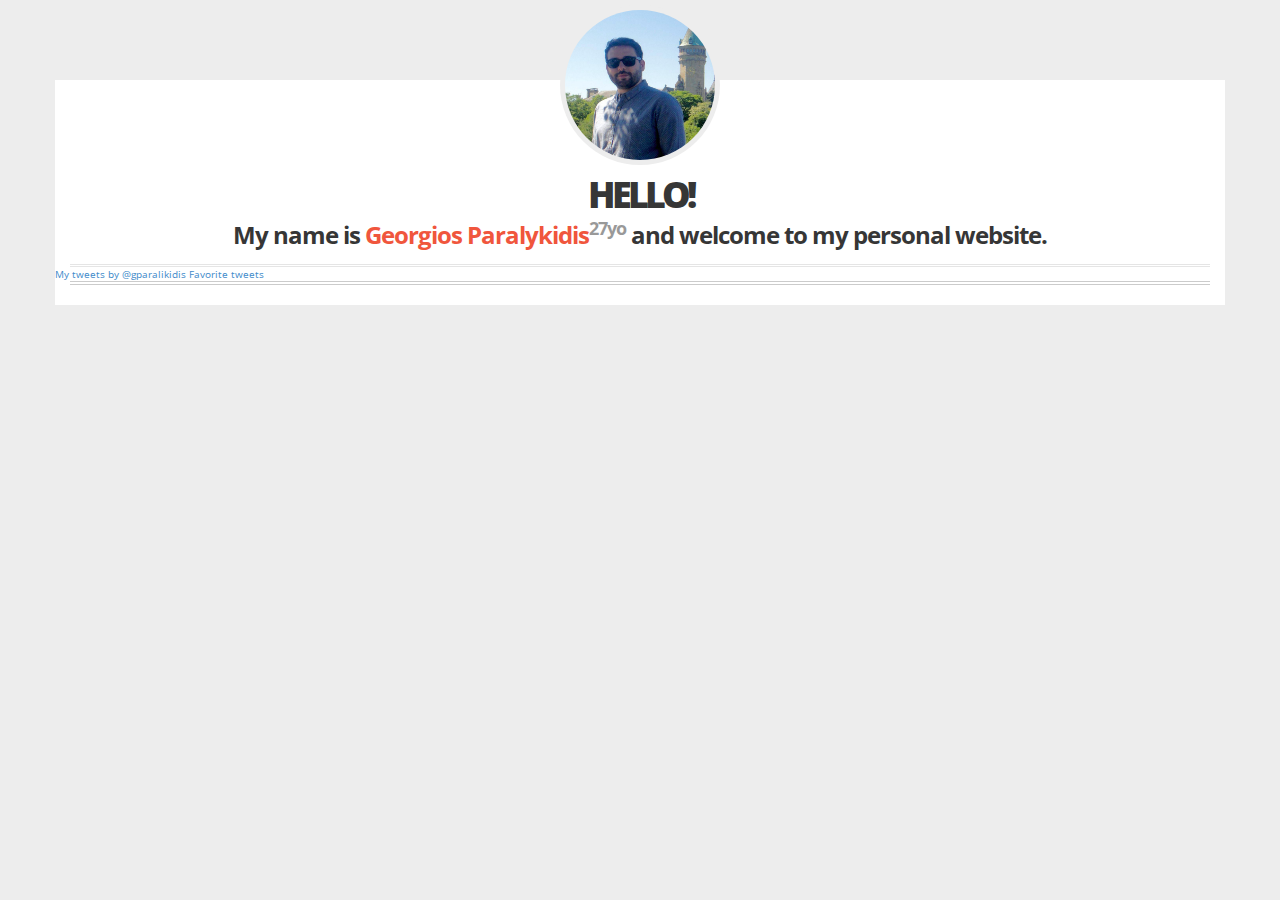
==== commit 7c30de39: "Added extra index.html page and moved context to cv.html" ====
--- a/index.html
+++ b/index.html
@@ -20,252 +20,23 @@
                     </div>
                     <div id="text-header">
                         <h1>
-                            HELLO!<br> My name is <span>Georgios Paralykidis</span><sup>27yo</sup> and this is my CV.
+                            HELLO!<br> My name is <span>Georgios Paralykidis</span><sup>27yo</sup> and welcome to my personal website.
                         </h1>
                     </div>
                 </div>
             </div>
         </div>
+
         <div class="row">
-            <div class="col-xs-12 col-sm-7">
-                <!-- ABOUT ME -->
-                <div class="box">
-                    <h2>About Me</h2>
-                    <p>Since my childhood, problem solving and programming have always interested me, to the point of creating small puzzle games. I did my first baby-steps in programming in the
-                        late 1990s, and since then I am fully dedicated in learning new technologies.</p>
-                    <p>Since 2009, I have specialized in distributed and concurrent systems (later acquiring an MSc), realizing the Internet-of-Things vision and its limitless potential. Being
-                        part of an IoT company gave me hands-on experience for real life scenarios and challenges that may occur.</p>
-                    <p>In 2014, I had my first contact with the newly born world of cryptocurrencies and blockchain technology. Ever since I follow up developments in the these fields, since I
-                        believe that they will revolutionize the notion of trust and the way we interact with the Web today.</p>
-                </div>
-                <!-- EDUCATION -->
-                <div class="box">
-                    <h2>Education</h2>
-                    <ul id="education" class="clearfix">
-                        <li>
-                            <div class="year pull-left">1989</div>
-                            <div class="description pull-right">
-                                <h3>Born and grew up in Thessaloniki, Greece</h3>
-                                <p>Family, childhood friends and my first interests in computers and programming.</p>
-                            </div>
-                        </li>
-                        <li>
-                            <div class="year pull-left">2010</div>
-                            <div class="description pull-right">
-                                <h3>Erasmus Exchange Program</h3>
-                                <p>University of East London - School of Computer Science & IT</p>
-                            </div>
-                        </li>
-                        <li>
-                            <div class="year pull-left">2012</div>
-                            <div class="description pull-right">
-                                <h3>BSc. in Applied Informatics</h3>
-                                <p>University of Macedonia - School of Information Sciences</p>
-                            </div>
-                        </li>
-                        <li>
-                            <div class="year pull-left">2015</div>
-                            <div class="description pull-right">
-                                <h3>MSc. in Software Engineering for Distributed Systems</h3>
-                                <p>KTH - Royal Institute of Technology - School of Information and Communication Technology</p>
-                            </div>
-                        </li>
-                    </ul>
-                </div>
-                <!-- EXPERIENCE -->
-                <div class="box">
-                    <h2>Experience</h2>
-                    <div class="job clearfix">
-                        <div class="col-xs-3">
-                            <div class="where">Yanzi Networks</div>
-                            <div class="year">2014 - now</div>
-                        </div>
-                        <div class="col-xs-9">
-                            <div class="profession">Front-end Software Engineer / Tester for CI</div>
-                            <div class="description">Just before receiving my Master's degree, I joined a promising startup company, Yanzi Networks, to be part of their effort to bring their
-                                next-generation IoT platform to the public. Our target is to create an open, fast, robust and evolutionary software and networking platform for all IoT devices to
-                                operate on.</div>
-                        </div>
-                    </div>
-                    <div class="job clearfix">
-                        <div class="col-xs-3">
-                            <div class="where">Customer Value</div>
-                            <div class="year">2013 - 2014</div>
-                        </div>
-                        <div class="col-xs-9">
-                            <div class="profession">Backend Software Architect</div>
-                            <div class="description">Responsible for the design and implementation of a service that aims to maintain control over customer relationships and customer loyalty.
-                                Based on statistical / mathematical models, it tries to predict and recover/develop customers’ purchasing behavior. Technologies used: JBoss AS 7, Java EE, EJB 3.0,
-                                JSF, JPA, SQL, Git</div>
-                        </div>
-                    </div>
-                </div>
-                <div class="job clearfix">
-                    <div class="col-xs-3">
-                        <div class="where">St. Paul General Hospital</div>
-                        <div class="year">2011</div>
-                    </div>
-                    <div class="col-xs-9">
-                        <div class="profession">IT Development Intern</div>
-                        <div class="description">I was part of the hospital's expansion process, where new IT Infrastructure and processes where implemented to enchance the quality of the
-                            provided health services.</div>
-                    </div>
-                </div>
-                <div class="job clearfix">
-                    <div class="col-xs-3">
-                        <div class="where">University of Macedonia</div>
-                        <div class="year">2008-2011</div>
-                    </div>
-                    <div class="col-xs-9">
-                        <div class="profession">Lab Assistant - Parallel Distributed Processing Laboratory</div>
-                        <div class="description">Selected to be part of the department's Parallel Distributed Processing Laboratory for a few semesters. Have been supporting colleagues with
-                            tasks and projects that involved using the equipment of the lab.</div>
-                    </div>
-                </div>
-            </div>
-            <div class="col-xs-12 col-sm-5">
-                <!-- CONTACT -->
-                <div class="box clearfix">
-                    <h2>Contact</h2>
-                    <div class="contact-item">
-                        <div class="icon pull-left text-center">
-                            <span class="fa fa-phone fa-fw" style="color: #00C210;"></span>
-                        </div>
-                        <div class="title pull-right">
-                            <span class="flag-icon flag-icon-se"></span> +46 767 159 162
-                        </div>
-                        <div class="title pull-right">
-                            <span class="flag-icon flag-icon-gr"></span> +30 6978 413 697
-                        </div>
-                    </div>
-                    <div class="contact-item">
-                        <div class="icon pull-left text-center">
-                            <span class="fa fa-envelope-square fa-fw" style="color: #E64B17;"></span>
-                        </div>
-                        <div class="title only pull-right">info@gparalikidis.com</div>
-                    </div>
-                    <div class="contact-item">
-                        <div class="icon pull-left text-center">
-                            <span class="fa fa-github" style="width: 26px;"></span>
-                        </div>
-                        <div class="title pull-right">Github</div>
-                        <div class="description pull-right">BrainArchitect</div>
-                    </div>
-                    <div class="contact-item">
-                        <div class="icon pull-left text-center">
-                            <span class="fa fa-skype fa-fw" style="color: #00B8EB;"></span>
-                        </div>
-                        <div class="title pull-right">Skype</div>
-                        <div class="description pull-right">gparalikidis</div>
-                    </div>
-                </div>
-                <!-- SKILLS -->
-                <div class="box">
-                    <h2>Skills</h2>
-                    <div class="skills">
-                        <div class="item-skills" data-percent="1.00">Java SE/EE</div>
-                        <div class="item-skills" data-percent="1.00">Javascript</div>
-                        <div class="item-skills" data-percent="1.00">AngularJs</div>
-                        <div class="item-skills" data-percent="1.00">HTML, CSS</div>
-                        <div class="item-skills" data-percent="0.85">Mocha, Chai & Sinon</div>
-                        <div class="item-skills" data-percent="0.70">NodeJs</div>
-                        <div class="item-skills" data-percent="0.60">ReactJs</div>
-                        <div class="item-skills" data-percent="0.40">InfluxDB & Grafana</div>
-                        <div class="skills-legend clearfix">
-                            <div class="legend-left legend">Beginner</div>
-                            <div class="legend-left legend">
-                                <span>Proficient</span>
-                            </div>
-                            <div class="legend-right legend">
-                                <span>Expert</span>
-                            </div>
-                            <div class="legend-right legend">Master</div>
-                        </div>
-                    </div>
-                </div>
-                <!-- TOOLS -->
-                <div class="box clearfix">
-                    <h2>Tools</h2>
-                    <div class="contact-item">
-                        <div class="icon pull-left text-center">
-                            <span class="fa fa-code-fork" style="width: 18px;"></span>
-                        </div>
-                        <div class="title pull-right">Version Control</div>
-                        <div class="description pull-right">Git, SVN</div>
-                    </div>
-                    <div class="contact-item">
-                        <div class="icon pull-left text-center">
-                            <span class="fa fa-windows"></span>
-                        </div>
-                        <div class="title pull-right">Operating Systems</div>
-                        <div class="description pull-right">MacOS, Ubuntu, Windows</div>
-                    </div>
-                    <div class="contact-item">
-                        <div class="icon pull-left text-center">
-                            <span class="fa fa-check-square-o""></span>
-                        </div>
-                        <div class="title pull-right">CI / Testing / Deployment Automation</div>
-                        <div class="description pull-right">Jenkins, Docker, Ansible, Selenium</div>
-                    </div>
-                    <div class="contact-item">
-                        <div class="icon pull-left text-center">
-                            <span class="fa fa-bug"></span>
-                        </div>
-                        <div class="title pull-right">Project Management / Bug tracking</div>
-                        <div class="description pull-right">Jira, Trac, Scrum, Confluence</div>
-                    </div>
-                </div>
-                <!-- LANGUAGES -->
-                <div class="box">
-                    <h2>Languages</h2>
-                    <div id="language-skills">
-                        <div class="skill">
-                            English
-                            <div class="icons pull-right">
-                                <div style="width: 100%;" class="icons-red"></div>
-                            </div>
-                        </div>
-                        <div class="skill">
-                            Greek
-                            <div class="icons pull-right">
-                                <div style="width: 100%;" class="icons-red"></div>
-                            </div>
-                        </div>
-                        <div class="skill">
-                            Swedish
-                            <div class="icons pull-right">
-                                <div style="width: 40%;" class="icons-red"></div>
-                            </div>
-                        </div>
-                        <div class="skill">
-                            German
-                            <div class="icons pull-right">
-                                <div style="width: 20%;" class="icons-red"></div>
-                            </div>
-                        </div>
-                    </div>
-                </div>
-                <!-- HOBBIES -->
-                <div class="box">
-                    <h2>Hobbies</h2>
-                    <div class="hobby">Gaming</div>
-                    <div class="hobby">Swimming</div>
-                    <div class="hobby">Programming</div>
-                    <div class="hobby">Playing/Watching football</div>
-                </div>
-            </div>
-        </div>
-        <div class="horizontal-lines"></div>
-        <div class="box" align="center">
-            <p>
-                Everything should be open, including <a href="https://github.com/BrainArchitect/personalCV">this site's code</a>! If you are interested in me, <a
-                    href="https://github.com/BrainArchitect">here</a> is my <i class="fa fa-github fa-2x"></i> Github account and <a href="https://github.com/BrainArchitect?tab=repositories">here</a>
-                are some interesting projects!
-            </p>
-            <p>Get my CV in .pdf format here.</p>
+            <a class="twitter-timeline" href="https://twitter.com/gparalikidis" data-widget-id="720969765779607552">My tweets by @gparalikidis</a> <a class="twitter-grid"
+                href="https://twitter.com/gparalikidis/timelines/720980765740294144">Favorite tweets</a>
+            <script async src="//platform.twitter.com/widgets.js" charset="utf-8"></script>
         </div>
 
+        <div class="horizontal-lines"></div>
+
     </div>
+
 
     <!-- JQUERY -->
     <script src="js/jquery.min.js"></script>
@@ -273,5 +44,24 @@
     <script src="js/bootstrap.min.js"></script>
     <!-- SCRIPTS -->
     <script src="js/scripts.js"></script>
+    <script>
+					window.twttr = (function(d, s, id) {
+						var js, fjs = d.getElementsByTagName(s)[0], t = window.twttr
+								|| {};
+						if (d.getElementById(id))
+							return t;
+						js = d.createElement(s);
+						js.id = id;
+						js.src = "https://platform.twitter.com/widgets.js";
+						fjs.parentNode.insertBefore(js, fjs);
+
+						t._e = [];
+						t.ready = function(f) {
+							t._e.push(f);
+						};
+
+						return t;
+					}(document, "script", "twitter-wjs"));
+				</script>
 </body>
 </html>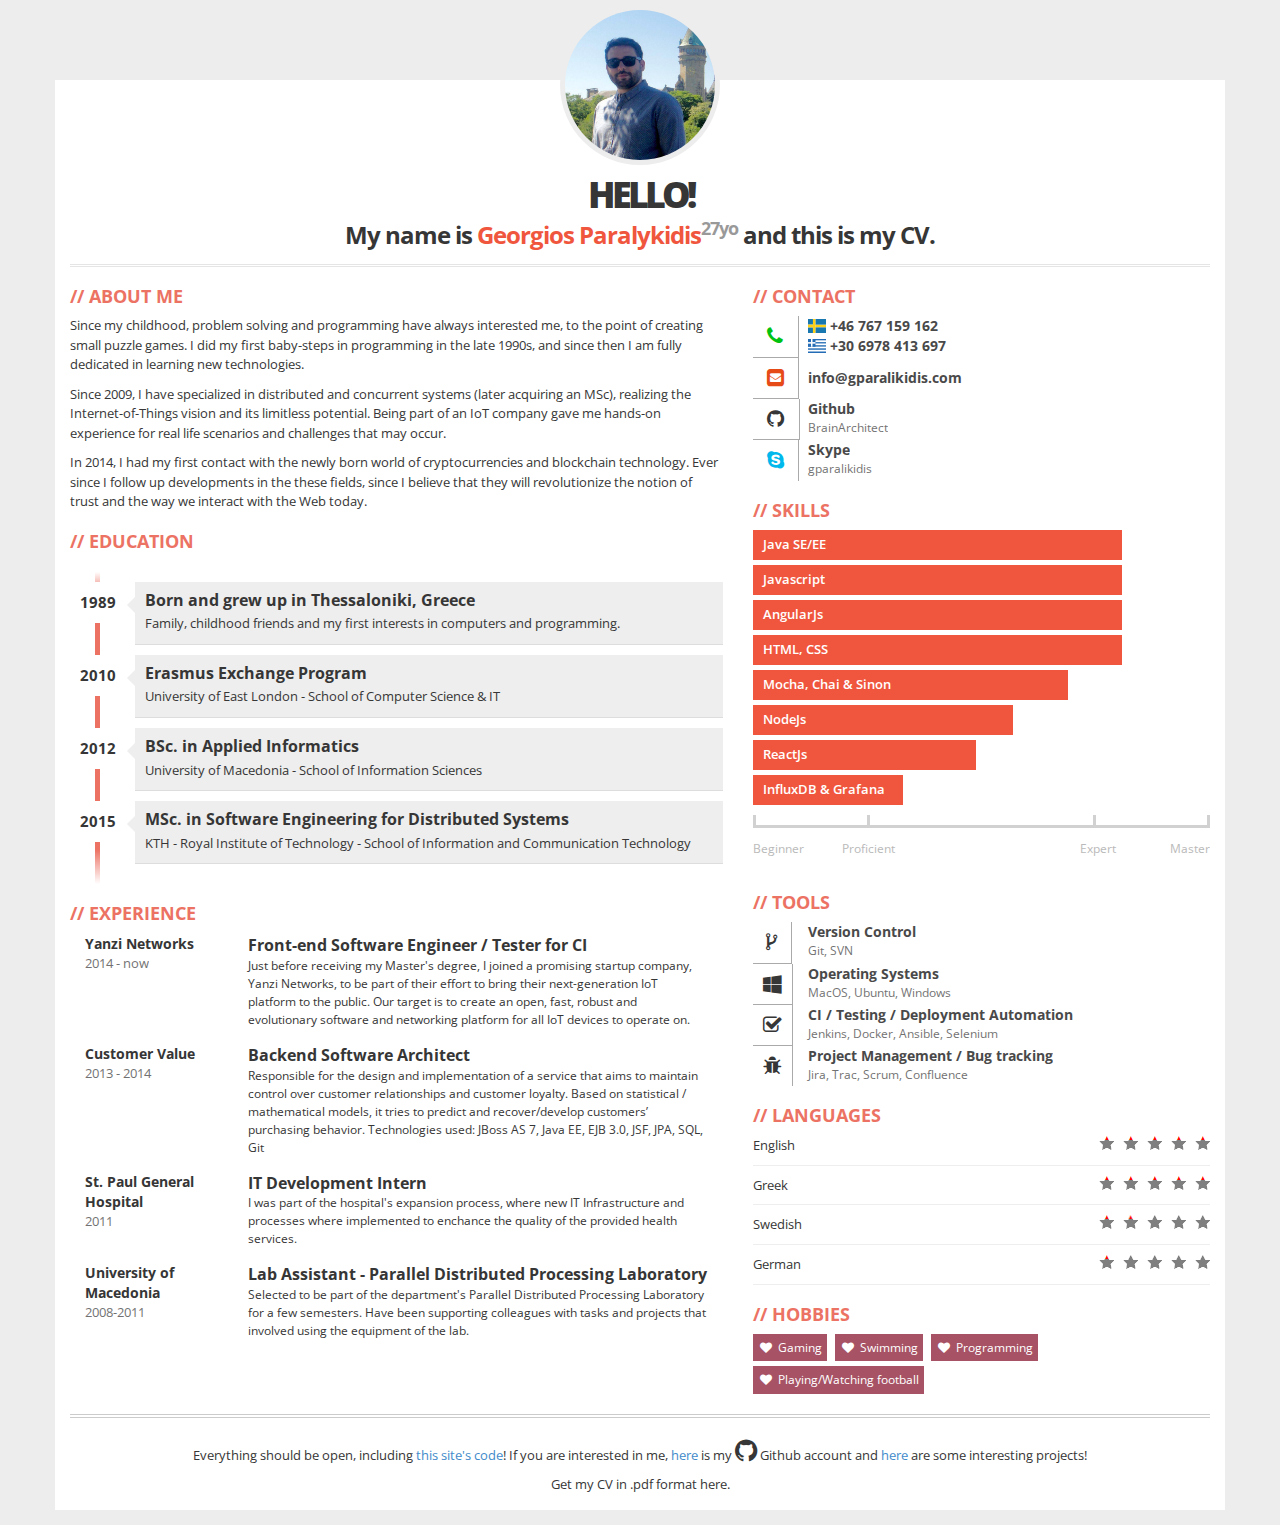
==== commit a865354c: "Reverted extra cv page." ====
--- a/index.html
+++ b/index.html
@@ -10,7 +10,6 @@
 <link href="css/main.css" rel="stylesheet">
 <link href="css/flags/flag-icon.css" rel="stylesheet">
 </head>
-<body>
     <div class="container">
         <div class="row">
             <div class="col-xs-12">
@@ -20,23 +19,252 @@
                     </div>
                     <div id="text-header">
                         <h1>
-                            HELLO!<br> My name is <span>Georgios Paralykidis</span><sup>27yo</sup> and welcome to my personal website.
+                            HELLO!<br> My name is <span>Georgios Paralykidis</span><sup>27yo</sup> and this is my CV.
                         </h1>
                     </div>
                 </div>
             </div>
         </div>
-
         <div class="row">
-            <a class="twitter-timeline" href="https://twitter.com/gparalikidis" data-widget-id="720969765779607552">My tweets by @gparalikidis</a> <a class="twitter-grid"
-                href="https://twitter.com/gparalikidis/timelines/720980765740294144">Favorite tweets</a>
-            <script async src="//platform.twitter.com/widgets.js" charset="utf-8"></script>
+            <div class="col-xs-12 col-sm-7">
+                <!-- ABOUT ME -->
+                <div class="box">
+                    <h2>About Me</h2>
+                    <p>Since my childhood, problem solving and programming have always interested me, to the point of creating small puzzle games. I did my first baby-steps in programming in the
+                        late 1990s, and since then I am fully dedicated in learning new technologies.</p>
+                    <p>Since 2009, I have specialized in distributed and concurrent systems (later acquiring an MSc), realizing the Internet-of-Things vision and its limitless potential. Being
+                        part of an IoT company gave me hands-on experience for real life scenarios and challenges that may occur.</p>
+                    <p>In 2014, I had my first contact with the newly born world of cryptocurrencies and blockchain technology. Ever since I follow up developments in the these fields, since I
+                        believe that they will revolutionize the notion of trust and the way we interact with the Web today.</p>
+                </div>
+                <!-- EDUCATION -->
+                <div class="box">
+                    <h2>Education</h2>
+                    <ul id="education" class="clearfix">
+                        <li>
+                            <div class="year pull-left">1989</div>
+                            <div class="description pull-right">
+                                <h3>Born and grew up in Thessaloniki, Greece</h3>
+                                <p>Family, childhood friends and my first interests in computers and programming.</p>
+                            </div>
+                        </li>
+                        <li>
+                            <div class="year pull-left">2010</div>
+                            <div class="description pull-right">
+                                <h3>Erasmus Exchange Program</h3>
+                                <p>University of East London - School of Computer Science & IT</p>
+                            </div>
+                        </li>
+                        <li>
+                            <div class="year pull-left">2012</div>
+                            <div class="description pull-right">
+                                <h3>BSc. in Applied Informatics</h3>
+                                <p>University of Macedonia - School of Information Sciences</p>
+                            </div>
+                        </li>
+                        <li>
+                            <div class="year pull-left">2015</div>
+                            <div class="description pull-right">
+                                <h3>MSc. in Software Engineering for Distributed Systems</h3>
+                                <p>KTH - Royal Institute of Technology - School of Information and Communication Technology</p>
+                            </div>
+                        </li>
+                    </ul>
+                </div>
+                <!-- EXPERIENCE -->
+                <div class="box">
+                    <h2>Experience</h2>
+                    <div class="job clearfix">
+                        <div class="col-xs-3">
+                            <div class="where">Yanzi Networks</div>
+                            <div class="year">2014 - now</div>
+                        </div>
+                        <div class="col-xs-9">
+                            <div class="profession">Front-end Software Engineer / Tester for CI</div>
+                            <div class="description">Just before receiving my Master's degree, I joined a promising startup company, Yanzi Networks, to be part of their effort to bring their
+                                next-generation IoT platform to the public. Our target is to create an open, fast, robust and evolutionary software and networking platform for all IoT devices to
+                                operate on.</div>
+                        </div>
+                    </div>
+                    <div class="job clearfix">
+                        <div class="col-xs-3">
+                            <div class="where">Customer Value</div>
+                            <div class="year">2013 - 2014</div>
+                        </div>
+                        <div class="col-xs-9">
+                            <div class="profession">Backend Software Architect</div>
+                            <div class="description">Responsible for the design and implementation of a service that aims to maintain control over customer relationships and customer loyalty.
+                                Based on statistical / mathematical models, it tries to predict and recover/develop customers’ purchasing behavior. Technologies used: JBoss AS 7, Java EE, EJB 3.0,
+                                JSF, JPA, SQL, Git</div>
+                        </div>
+                    </div>
+                </div>
+                <div class="job clearfix">
+                    <div class="col-xs-3">
+                        <div class="where">St. Paul General Hospital</div>
+                        <div class="year">2011</div>
+                    </div>
+                    <div class="col-xs-9">
+                        <div class="profession">IT Development Intern</div>
+                        <div class="description">I was part of the hospital's expansion process, where new IT Infrastructure and processes where implemented to enchance the quality of the
+                            provided health services.</div>
+                    </div>
+                </div>
+                <div class="job clearfix">
+                    <div class="col-xs-3">
+                        <div class="where">University of Macedonia</div>
+                        <div class="year">2008-2011</div>
+                    </div>
+                    <div class="col-xs-9">
+                        <div class="profession">Lab Assistant - Parallel Distributed Processing Laboratory</div>
+                        <div class="description">Selected to be part of the department's Parallel Distributed Processing Laboratory for a few semesters. Have been supporting colleagues with
+                            tasks and projects that involved using the equipment of the lab.</div>
+                    </div>
+                </div>
+            </div>
+            <div class="col-xs-12 col-sm-5">
+                <!-- CONTACT -->
+                <div class="box clearfix">
+                    <h2>Contact</h2>
+                    <div class="contact-item">
+                        <div class="icon pull-left text-center">
+                            <span class="fa fa-phone fa-fw" style="color: #00C210;"></span>
+                        </div>
+                        <div class="title pull-right">
+                            <span class="flag-icon flag-icon-se"></span> +46 767 159 162
+                        </div>
+                        <div class="title pull-right">
+                            <span class="flag-icon flag-icon-gr"></span> +30 6978 413 697
+                        </div>
+                    </div>
+                    <div class="contact-item">
+                        <div class="icon pull-left text-center">
+                            <span class="fa fa-envelope-square fa-fw" style="color: #E64B17;"></span>
+                        </div>
+                        <div class="title only pull-right">info@gparalikidis.com</div>
+                    </div>
+                    <div class="contact-item">
+                        <div class="icon pull-left text-center">
+                            <span class="fa fa-github" style="width: 26px;"></span>
+                        </div>
+                        <div class="title pull-right">Github</div>
+                        <div class="description pull-right">BrainArchitect</div>
+                    </div>
+                    <div class="contact-item">
+                        <div class="icon pull-left text-center">
+                            <span class="fa fa-skype fa-fw" style="color: #00B8EB;"></span>
+                        </div>
+                        <div class="title pull-right">Skype</div>
+                        <div class="description pull-right">gparalikidis</div>
+                    </div>
+                </div>
+                <!-- SKILLS -->
+                <div class="box">
+                    <h2>Skills</h2>
+                    <div class="skills">
+                        <div class="item-skills" data-percent="1.00">Java SE/EE</div>
+                        <div class="item-skills" data-percent="1.00">Javascript</div>
+                        <div class="item-skills" data-percent="1.00">AngularJs</div>
+                        <div class="item-skills" data-percent="1.00">HTML, CSS</div>
+                        <div class="item-skills" data-percent="0.85">Mocha, Chai & Sinon</div>
+                        <div class="item-skills" data-percent="0.70">NodeJs</div>
+                        <div class="item-skills" data-percent="0.60">ReactJs</div>
+                        <div class="item-skills" data-percent="0.40">InfluxDB & Grafana</div>
+                        <div class="skills-legend clearfix">
+                            <div class="legend-left legend">Beginner</div>
+                            <div class="legend-left legend">
+                                <span>Proficient</span>
+                            </div>
+                            <div class="legend-right legend">
+                                <span>Expert</span>
+                            </div>
+                            <div class="legend-right legend">Master</div>
+                        </div>
+                    </div>
+                </div>
+                <!-- TOOLS -->
+                <div class="box clearfix">
+                    <h2>Tools</h2>
+                    <div class="contact-item">
+                        <div class="icon pull-left text-center">
+                            <span class="fa fa-code-fork" style="width: 18px;"></span>
+                        </div>
+                        <div class="title pull-right">Version Control</div>
+                        <div class="description pull-right">Git, SVN</div>
+                    </div>
+                    <div class="contact-item">
+                        <div class="icon pull-left text-center">
+                            <span class="fa fa-windows"></span>
+                        </div>
+                        <div class="title pull-right">Operating Systems</div>
+                        <div class="description pull-right">MacOS, Ubuntu, Windows</div>
+                    </div>
+                    <div class="contact-item">
+                        <div class="icon pull-left text-center">
+                            <span class="fa fa-check-square-o""></span>
+                        </div>
+                        <div class="title pull-right">CI / Testing / Deployment Automation</div>
+                        <div class="description pull-right">Jenkins, Docker, Ansible, Selenium</div>
+                    </div>
+                    <div class="contact-item">
+                        <div class="icon pull-left text-center">
+                            <span class="fa fa-bug"></span>
+                        </div>
+                        <div class="title pull-right">Project Management / Bug tracking</div>
+                        <div class="description pull-right">Jira, Trac, Scrum, Confluence</div>
+                    </div>
+                </div>
+                <!-- LANGUAGES -->
+                <div class="box">
+                    <h2>Languages</h2>
+                    <div id="language-skills">
+                        <div class="skill">
+                            English
+                            <div class="icons pull-right">
+                                <div style="width: 100%;" class="icons-red"></div>
+                            </div>
+                        </div>
+                        <div class="skill">
+                            Greek
+                            <div class="icons pull-right">
+                                <div style="width: 100%;" class="icons-red"></div>
+                            </div>
+                        </div>
+                        <div class="skill">
+                            Swedish
+                            <div class="icons pull-right">
+                                <div style="width: 40%;" class="icons-red"></div>
+                            </div>
+                        </div>
+                        <div class="skill">
+                            German
+                            <div class="icons pull-right">
+                                <div style="width: 20%;" class="icons-red"></div>
+                            </div>
+                        </div>
+                    </div>
+                </div>
+                <!-- HOBBIES -->
+                <div class="box">
+                    <h2>Hobbies</h2>
+                    <div class="hobby">Gaming</div>
+                    <div class="hobby">Swimming</div>
+                    <div class="hobby">Programming</div>
+                    <div class="hobby">Playing/Watching football</div>
+                </div>
+            </div>
+        </div>
+        <div class="horizontal-lines"></div>
+        <div class="box" align="center">
+            <p>
+                Everything should be open, including <a href="https://github.com/BrainArchitect/personalCV">this site's code</a>! If you are interested in me, <a
+                    href="https://github.com/BrainArchitect">here</a> is my <i class="fa fa-github fa-2x"></i> Github account and <a href="https://github.com/BrainArchitect?tab=repositories">here</a>
+                are some interesting projects!
+            </p>
+            <p>Get my CV in .pdf format here.</p>
         </div>
 
-        <div class="horizontal-lines"></div>
-
     </div>
-
 
     <!-- JQUERY -->
     <script src="js/jquery.min.js"></script>
@@ -44,24 +272,5 @@
     <script src="js/bootstrap.min.js"></script>
     <!-- SCRIPTS -->
     <script src="js/scripts.js"></script>
-    <script>
-					window.twttr = (function(d, s, id) {
-						var js, fjs = d.getElementsByTagName(s)[0], t = window.twttr
-								|| {};
-						if (d.getElementById(id))
-							return t;
-						js = d.createElement(s);
-						js.id = id;
-						js.src = "https://platform.twitter.com/widgets.js";
-						fjs.parentNode.insertBefore(js, fjs);
-
-						t._e = [];
-						t.ready = function(f) {
-							t._e.push(f);
-						};
-
-						return t;
-					}(document, "script", "twitter-wjs"));
-				</script>
 </body>
 </html>